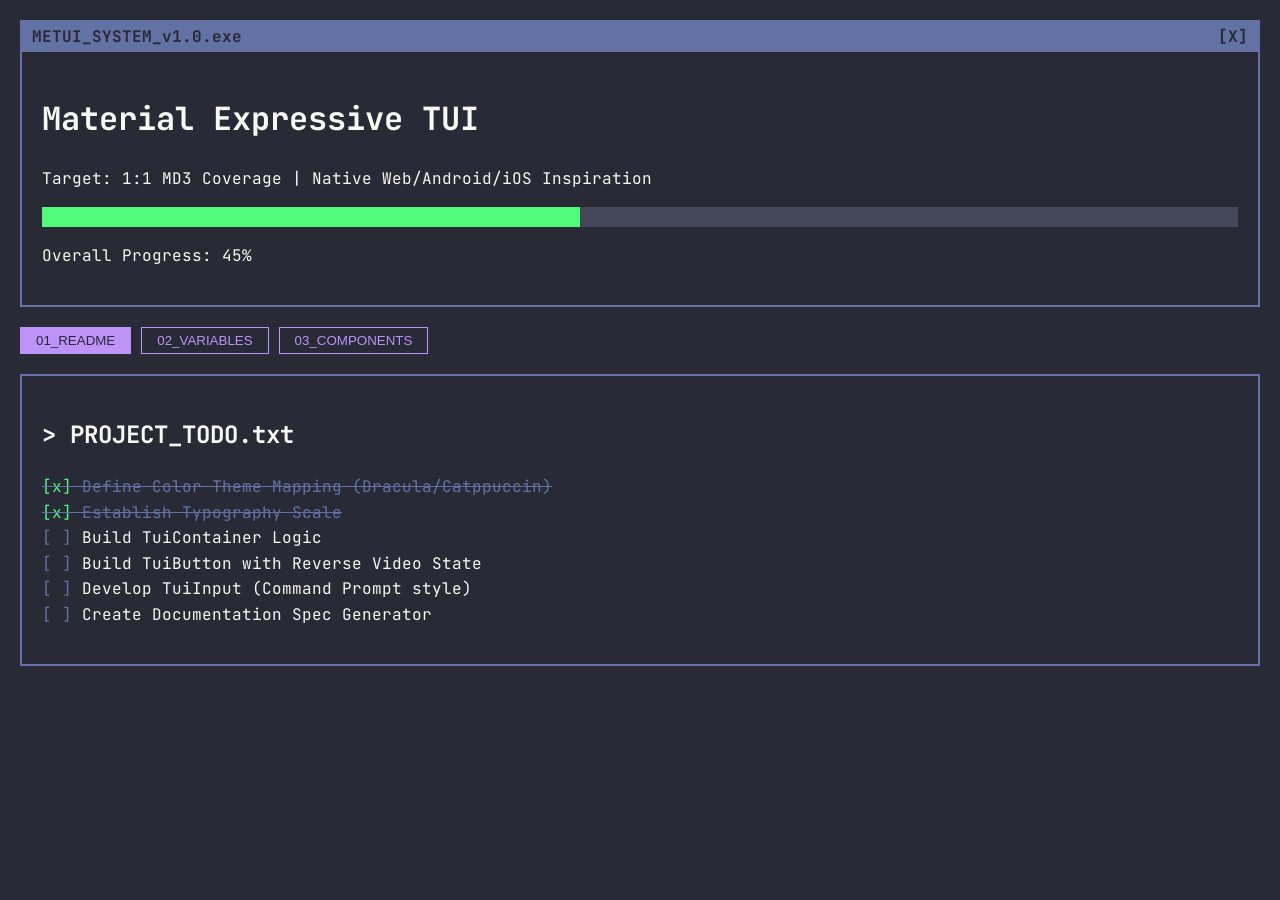
==== index.html @ b2d797c6 "Add initial HTML structure for METUI Project Hub" ====
<!DOCTYPE html>
<html lang="en">
<head>
    <meta charset="UTF-8">
    <meta name="viewport" content="width=device-width, initial-scale=1.0">
    <title>METUI Project Hub</title>
    <link href="https://fonts.googleapis.com/css2?family=JetBrains+Mono:wght@400;700&display=swap" rel="stylesheet">
    <style>
        :root {
            /* Dracula Theme Variables */
            --bg: #282a36;
            --curr: #44475a;
            --fg: #f8f8f2;
            --comment: #6272a4;
            --cyan: #8be9fd;
            --green: #50fa7b;
            --orange: #ffb86c;
            --pink: #ff79c6;
            --purple: #bd93f9;
            --red: #ff5555;
            --yellow: #f1fa8c;
        }

        body {
            background-color: var(--bg);
            color: var(--fg);
            font-family: 'JetBrains Mono', monospace;
            margin: 0;
            padding: 20px;
            line-height: 1.6;
        }

        /* TUI Container Style */
        .window {
            border: 2px solid var(--comment);
            padding: 0;
            margin-bottom: 20px;
            position: relative;
        }

        .window-header {
            background: var(--comment);
            color: var(--bg);
            padding: 2px 10px;
            font-weight: bold;
            display: flex;
            justify-content: space-between;
        }

        .content { padding: 20px; }

        /* Navigation Tabs */
        nav {
            display: flex;
            gap: 10px;
            margin-bottom: 20px;
        }

        .nav-btn {
            background: transparent;
            border: 1px solid var(--purple);
            color: var(--purple);
            padding: 5px 15px;
            cursor: pointer;
            text-transform: uppercase;
        }

        .nav-btn:hover, .nav-btn.active {
            background: var(--purple);
            color: var(--bg);
        }

        /* Progress Bar */
        .progress-container {
            width: 100%;
            background: var(--curr);
            height: 20px;
            margin: 10px 0;
        }

        .progress-bar {
            height: 100%;
            background: var(--green);
            width: 45%; /* Current Progress */
        }

        /* Todo List Styles */
        ul { list-style: none; padding: 0; }
        li::before { content: "[ ] "; color: var(--comment); }
        li.done::before { content: "[x] "; color: var(--green); }
        li.done { color: var(--comment); text-decoration: line-through; }

        .sub-page { display: none; }
        .sub-page.active { display: block; }
    </style>
</head>
<body>

    <div class="window">
        <div class="window-header">
            <span>METUI_SYSTEM_v1.0.exe</span>
            <span>[X]</span>
        </div>
        <div class="content">
            <h1>Material Expressive TUI</h1>
            <p>Target: 1:1 MD3 Coverage | Native Web/Android/iOS Inspiration</p>
            
            <div class="progress-container">
                <div class="progress-bar"></div>
            </div>
            <p>Overall Progress: 45%</p>
        </div>
    </div>

    <nav>
        <button class="nav-btn active" onclick="showPage('readme')">01_README</button>
        <button class="nav-btn" onclick="showPage('variables')">02_VARIABLES</button>
        <button class="nav-btn" onclick="showPage('components')">03_COMPONENTS</button>
    </nav>

    <div id="readme" class="sub-page active">
        <div class="window">
            <div class="content">
                <h2>> PROJECT_TODO.txt</h2>
                <ul>
                    <li class="done">Define Color Theme Mapping (Dracula/Catppuccin)</li>
                    <li class="done">Establish Typography Scale</li>
                    <li>Build TuiContainer Logic</li>
                    <li>Build TuiButton with Reverse Video State</li>
                    <li>Develop TuiInput (Command Prompt style)</li>
                    <li>Create Documentation Spec Generator</li>
                </ul>
            </div>
        </div>
    </div>

    <div id="variables" class="sub-page">
        <div class="window">
            <div class="content">
                <h2>> DESIGN_TOKENS.md</h2>
                <table style="width:100%; text-align:left; border-collapse: collapse;">
                    <tr style="border-bottom: 1px solid var(--comment);">
                        <th>MD3 ROLE</th>
                        <th>HEX CODE</th>
                        <th>TUI ROLE</th>
                    </tr>
                    <tr><td>Primary</td><td style="color:var(--purple)">#BD93F9</td><td>Highlights</td></tr>
                    <tr><td>Surface</td><td style="color:var(--comment)">#282A36</td><td>Background</td></tr>
                    <tr><td>Outline</td><td style="color:var(--cyan)">#8BE9FD</td><td>Borders</td></tr>
                </table>
            </div>
        </div>
    </div>

    <div id="components" class="sub-page">
        <div class="window">
            <div class="content">
                <h2>> COMPONENT_LIBRARY</h2>
                <p>Select a component to view MD3 Expressive Specs.</p>
                <div style="border: 1px dashed var(--comment); padding: 10px;">
                    <h3>TuiButton (In Progress)</h3>
                    <p>State: <strong>BETA</strong></p>
                    <button class="nav-btn" style="margin-top:10px;">EXAMPLE_BUTTON</button>
                </div>
            </div>
        </div>
    </div>

    <script>
        function showPage(id) {
            document.querySelectorAll('.sub-page').forEach(p => p.classList.remove('active'));
            document.querySelectorAll('.nav-btn').forEach(b => b.classList.remove('active'));
            document.getElementById(id).classList.add('active');
            event.currentTarget.classList.add('active');
        }
    </script>
</body>
</html>
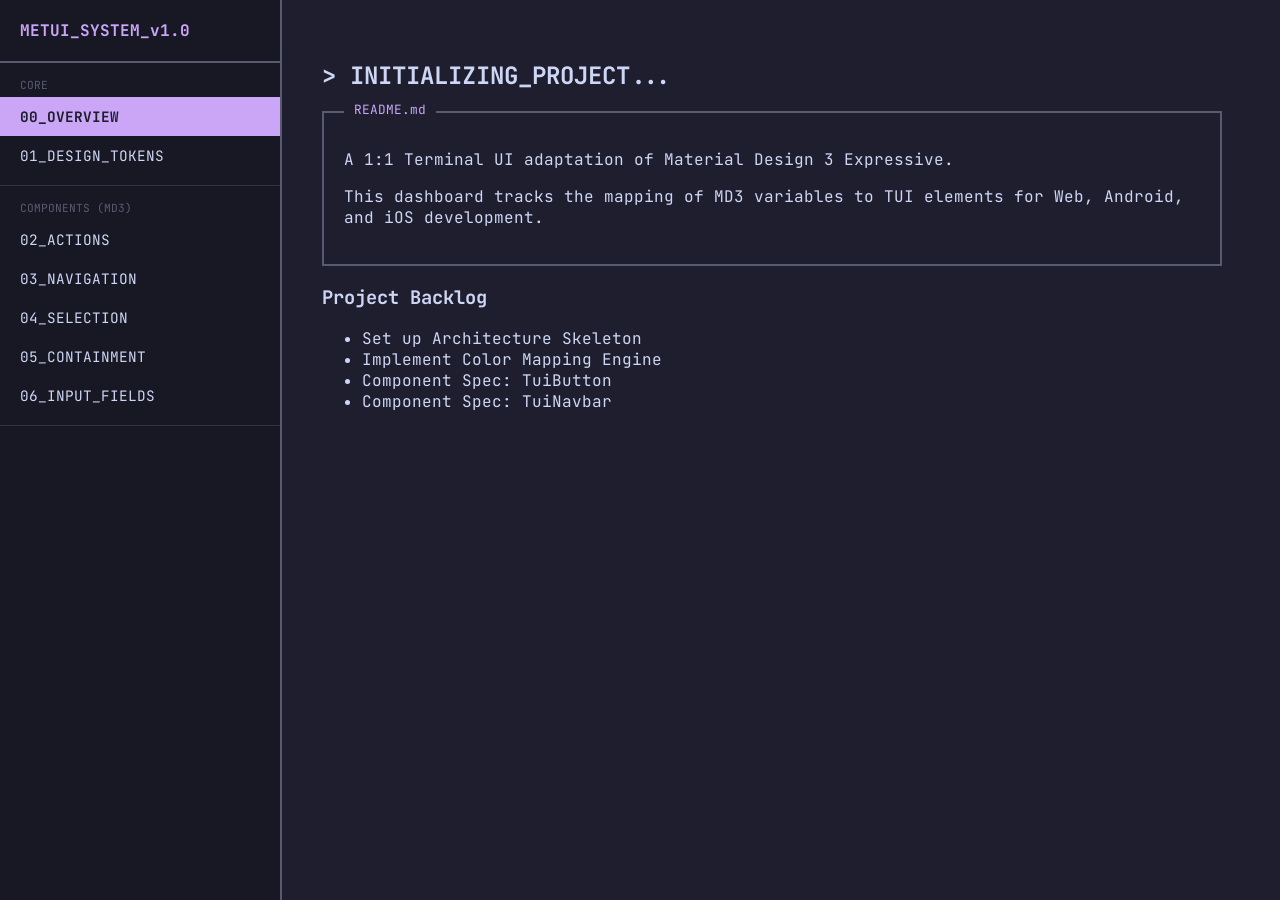
==== commit fafaadff: "Update index.html" ====
--- a/index.html
+++ b/index.html
@@ -2,176 +2,136 @@
 <html lang="en">
 <head>
     <meta charset="UTF-8">
-    <meta name="viewport" content="width=device-width, initial-scale=1.0">
-    <title>METUI Project Hub</title>
+    <title>METUI | MD3 Expressive TUI Library</title>
     <link href="https://fonts.googleapis.com/css2?family=JetBrains+Mono:wght@400;700&display=swap" rel="stylesheet">
     <style>
         :root {
-            /* Dracula Theme Variables */
-            --bg: #282a36;
-            --curr: #44475a;
-            --fg: #f8f8f2;
-            --comment: #6272a4;
-            --cyan: #8be9fd;
-            --green: #50fa7b;
-            --orange: #ffb86c;
-            --pink: #ff79c6;
-            --purple: #bd93f9;
-            --red: #ff5555;
-            --yellow: #f1fa8c;
+            --bg: #1e1e2e; --curr: #313244; --fg: #cdd6f4;
+            --comment: #585b70; --purple: #cba6f7; --cyan: #89dceb;
+            --green: #a6e3a1; --red: #f38ba8; --yellow: #f9e2af;
         }
+        body {
+            background: var(--bg); color: var(--fg);
+            font-family: 'JetBrains Mono', monospace;
+            display: flex; height: 100vh; margin: 0; overflow: hidden;
+        }
+        /* Sidebar Navigation */
+        aside {
+            width: 280px; border-right: 2px solid var(--comment);
+            display: flex; flex-direction: column; background: #181825;
+        }
+        .logo { padding: 20px; border-bottom: 2px solid var(--comment); color: var(--purple); font-weight: bold; }
+        .nav-group { padding: 10px 0; border-bottom: 1px solid var(--curr); }
+        .nav-label { padding: 5px 20px; font-size: 0.7rem; color: var(--comment); text-transform: uppercase; }
+        .nav-item { 
+            padding: 10px 20px; cursor: pointer; transition: 0.2s; font-size: 0.9rem;
+        }
+        .nav-item:hover { background: var(--curr); color: var(--cyan); }
+        .nav-item.active { background: var(--purple); color: var(--bg); font-weight: bold; }
 
-        body {
-            background-color: var(--bg);
-            color: var(--fg);
-            font-family: 'JetBrains Mono', monospace;
-            margin: 0;
-            padding: 20px;
-            line-height: 1.6;
-        }
+        /* Main Content Area */
+        main { flex: 1; overflow-y: auto; padding: 40px; }
+        .view { display: none; max-width: 900px; }
+        .view.active { display: block; }
 
-        /* TUI Container Style */
-        .window {
-            border: 2px solid var(--comment);
-            padding: 0;
-            margin-bottom: 20px;
-            position: relative;
-        }
-
-        .window-header {
-            background: var(--comment);
-            color: var(--bg);
-            padding: 2px 10px;
-            font-weight: bold;
-            display: flex;
-            justify-content: space-between;
-        }
-
-        .content { padding: 20px; }
-
-        /* Navigation Tabs */
-        nav {
-            display: flex;
-            gap: 10px;
-            margin-bottom: 20px;
-        }
-
-        .nav-btn {
-            background: transparent;
-            border: 1px solid var(--purple);
-            color: var(--purple);
-            padding: 5px 15px;
-            cursor: pointer;
-            text-transform: uppercase;
-        }
-
-        .nav-btn:hover, .nav-btn.active {
-            background: var(--purple);
-            color: var(--bg);
-        }
-
-        /* Progress Bar */
-        .progress-container {
-            width: 100%;
-            background: var(--curr);
-            height: 20px;
-            margin: 10px 0;
-        }
-
-        .progress-bar {
-            height: 100%;
-            background: var(--green);
-            width: 45%; /* Current Progress */
-        }
-
-        /* Todo List Styles */
-        ul { list-style: none; padding: 0; }
-        li::before { content: "[ ] "; color: var(--comment); }
-        li.done::before { content: "[x] "; color: var(--green); }
-        li.done { color: var(--comment); text-decoration: line-through; }
-
-        .sub-page { display: none; }
-        .sub-page.active { display: block; }
+        /* TUI Components Styles */
+        .box { border: 2px solid var(--comment); padding: 20px; position: relative; margin-top: 20px; }
+        .box-title { position: absolute; top: -12px; left: 20px; background: var(--bg); padding: 0 10px; color: var(--purple); font-size: 0.8rem; }
+        
+        table { width: 100%; border-collapse: collapse; margin-top: 20px; }
+        th { text-align: left; color: var(--comment); border-bottom: 2px solid var(--comment); padding: 10px; }
+        td { padding: 10px; border-bottom: 1px solid var(--curr); }
+        
+        .badge { padding: 2px 8px; font-size: 0.7rem; border: 1px solid; border-radius: 4px; }
+        .badge-todo { border-color: var(--red); color: var(--red); }
+        .badge-done { border-color: var(--green); color: var(--green); }
     </style>
 </head>
 <body>
 
-    <div class="window">
-        <div class="window-header">
-            <span>METUI_SYSTEM_v1.0.exe</span>
-            <span>[X]</span>
+    <aside>
+        <div class="logo">METUI_SYSTEM_v1.0</div>
+        
+        <div class="nav-group">
+            <div class="nav-label">Core</div>
+            <div class="nav-item active" onclick="route('home')">00_OVERVIEW</div>
+            <div class="nav-item" onclick="route('tokens')">01_DESIGN_TOKENS</div>
         </div>
-        <div class="content">
-            <h1>Material Expressive TUI</h1>
-            <p>Target: 1:1 MD3 Coverage | Native Web/Android/iOS Inspiration</p>
-            
-            <div class="progress-container">
-                <div class="progress-bar"></div>
+
+        <div class="nav-group">
+            <div class="nav-label">Components (MD3)</div>
+            <div class="nav-item" onclick="route('actions')">02_ACTIONS</div>
+            <div class="nav-item" onclick="route('navigation')">03_NAVIGATION</div>
+            <div class="nav-item" onclick="route('selection')">04_SELECTION</div>
+            <div class="nav-item" onclick="route('containment')">05_CONTAINMENT</div>
+            <div class="nav-item" onclick="route('inputs')">06_INPUT_FIELDS</div>
+        </div>
+    </aside>
+
+    <main id="content-anchor">
+        <section id="home" class="view active">
+            <h1>> INITIALIZING_PROJECT...</h1>
+            <div class="box">
+                <span class="box-title">README.md</span>
+                <p>A 1:1 Terminal UI adaptation of Material Design 3 Expressive.</p>
+                <p>This dashboard tracks the mapping of MD3 variables to TUI elements for Web, Android, and iOS development.</p>
             </div>
-            <p>Overall Progress: 45%</p>
-        </div>
-    </div>
+            <h3>Project Backlog</h3>
+            <ul>
+                <li class="done">Set up Architecture Skeleton</li>
+                <li>Implement Color Mapping Engine</li>
+                <li>Component Spec: TuiButton</li>
+                <li>Component Spec: TuiNavbar</li>
+            </ul>
+        </section>
 
-    <nav>
-        <button class="nav-btn active" onclick="showPage('readme')">01_README</button>
-        <button class="nav-btn" onclick="showPage('variables')">02_VARIABLES</button>
-        <button class="nav-btn" onclick="showPage('components')">03_COMPONENTS</button>
-    </nav>
-
-    <div id="readme" class="sub-page active">
-        <div class="window">
-            <div class="content">
-                <h2>> PROJECT_TODO.txt</h2>
-                <ul>
-                    <li class="done">Define Color Theme Mapping (Dracula/Catppuccin)</li>
-                    <li class="done">Establish Typography Scale</li>
-                    <li>Build TuiContainer Logic</li>
-                    <li>Build TuiButton with Reverse Video State</li>
-                    <li>Develop TuiInput (Command Prompt style)</li>
-                    <li>Create Documentation Spec Generator</li>
-                </ul>
-            </div>
-        </div>
-    </div>
-
-    <div id="variables" class="sub-page">
-        <div class="window">
-            <div class="content">
-                <h2>> DESIGN_TOKENS.md</h2>
-                <table style="width:100%; text-align:left; border-collapse: collapse;">
-                    <tr style="border-bottom: 1px solid var(--comment);">
-                        <th>MD3 ROLE</th>
-                        <th>HEX CODE</th>
-                        <th>TUI ROLE</th>
-                    </tr>
-                    <tr><td>Primary</td><td style="color:var(--purple)">#BD93F9</td><td>Highlights</td></tr>
-                    <tr><td>Surface</td><td style="color:var(--comment)">#282A36</td><td>Background</td></tr>
-                    <tr><td>Outline</td><td style="color:var(--cyan)">#8BE9FD</td><td>Borders</td></tr>
+        <section id="tokens" class="view">
+            <h1>> DESIGN_TOKENS</h1>
+            <div class="box">
+                <span class="box-title">VARIABLE_MAP.csv</span>
+                <table>
+                    <thead><tr><th>ROLE</th><th>CATPPUCCIN</th><th>DRACULA</th><th>STATUS</th></tr></thead>
+                    <tbody>
+                        <tr><td>Primary</td><td>#CBA6F7</td><td>#BD93F9</td><td><span class="badge badge-done">MAPPED</span></td></tr>
+                        <tr><td>Surface</td><td>#1E1E2E</td><td>#282A36</td><td><span class="badge badge-done">MAPPED</span></td></tr>
+                        <tr><td>Error</td><td>#F38BA8</td><td>#FF5555</td><td><span class="badge badge-todo">PENDING</span></td></tr>
+                    </tbody>
                 </table>
             </div>
-        </div>
-    </div>
+        </section>
 
-    <div id="components" class="sub-page">
-        <div class="window">
-            <div class="content">
-                <h2>> COMPONENT_LIBRARY</h2>
-                <p>Select a component to view MD3 Expressive Specs.</p>
-                <div style="border: 1px dashed var(--comment); padding: 10px;">
-                    <h3>TuiButton (In Progress)</h3>
-                    <p>State: <strong>BETA</strong></p>
-                    <button class="nav-btn" style="margin-top:10px;">EXAMPLE_BUTTON</button>
-                </div>
+        <section id="actions" class="view">
+            <h1>> COMPONENT_GROUP: ACTIONS</h1>
+            <p>MD3 Expressive: Buttons, FABs, Icon Buttons.</p>
+            <div class="box">
+                <span class="box-title">TuiButton_Spec</span>
+                <p>Status: <span class="badge badge-todo">NOT_STARTED</span></p>
             </div>
-        </div>
-    </div>
+        </section>
+
+        <section id="navigation" class="view">
+            <h1>> COMPONENT_GROUP: NAVIGATION</h1>
+            <p>MD3 Expressive: Nav Bar, Nav Rail, Tabs.</p>
+            <div class="box">
+                <span class="box-title">TuiNav_Spec</span>
+                <p>Status: <span class="badge badge-todo">NOT_STARTED</span></p>
+            </div>
+        </section>
+
+        <section id="selection" class="view"><h1>> SELECTION_CONTROLS</h1></section>
+        <section id="containment" class="view"><h1>> CONTAINMENT</h1></section>
+        <section id="inputs" class="view"><h1>> INPUT_FIELDS</h1></section>
+    </main>
 
     <script>
-        function showPage(id) {
-            document.querySelectorAll('.sub-page').forEach(p => p.classList.remove('active'));
-            document.querySelectorAll('.nav-btn').forEach(b => b.classList.remove('active'));
+        function route(id) {
+            // Update Navigation UI
+            document.querySelectorAll('.nav-item').forEach(item => item.classList.remove('active'));
+            event.currentTarget.classList.add('active');
+
+            // Switch Views
+            document.querySelectorAll('.view').forEach(view => view.classList.remove('active'));
             document.getElementById(id).classList.add('active');
-            event.currentTarget.classList.add('active');
         }
     </script>
 </body>
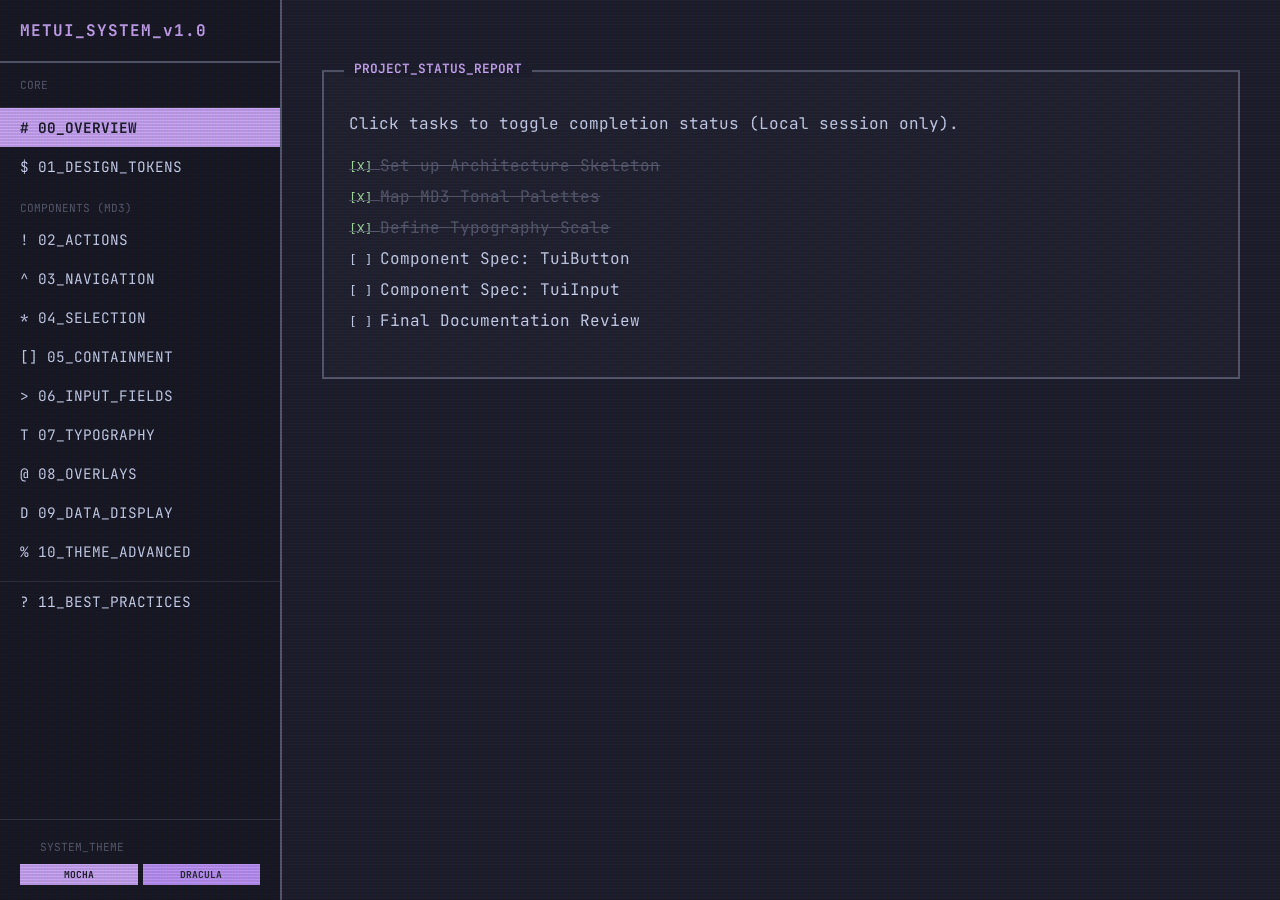
==== commit 42c0f9c0: "Update index.html" ====
--- a/index.html
+++ b/index.html
@@ -6,45 +6,130 @@
     <link href="https://fonts.googleapis.com/css2?family=JetBrains+Mono:wght@400;700&display=swap" rel="stylesheet">
     <style>
         :root {
-            --bg: #1e1e2e; --curr: #313244; --fg: #cdd6f4;
-            --comment: #585b70; --purple: #cba6f7; --cyan: #89dceb;
-            --green: #a6e3a1; --red: #f38ba8; --yellow: #f9e2af;
-        }
+            /* Catppuccin Mocha Based Palette */
+            --bg: #1e1e2e;
+            --curr: #313244;
+            --fg: #cdd6f4;
+            --comment: #585b70;
+            --purple: #cba6f7;
+            --cyan: #89dceb;
+            --green: #a6e3a1;
+            --red: #f38ba8;
+            --yellow: #f9e2af;
+        }
+/* --- 08_MOTION_TOKENS --- */
+:root {
+    --ms-fast: 100ms;
+    --ms-standard: 200ms;
+    --ease-steppy: cubic-bezier(0.4, 0, 0.2, 1);
+}
+
+/* Phosphor Glow Effect for High-Emphasis Elements */
+.glow-focus:hover, .glow-focus:focus-within {
+    box-shadow: 0 0 12px var(--purple);
+    transition: box-shadow var(--ms-standard) var(--ease-steppy);
+}
+
+/* Mechanical Stepping for Progress/Movement */
+.step-transition {
+    transition: all var(--ms-standard) steps(4);
+}
+
+/* Active Heartbeat for FAB/Primary Actions */
+@keyframes pulse {
+    0% { opacity: 1; }
+    50% { opacity: 0.7; }
+    100% { opacity: 1; }
+}
+.pulse { animation: pulse 2s infinite ease-in-out; }
         body {
-            background: var(--bg); color: var(--fg);
+            background: var(--bg);
+            color: var(--fg);
             font-family: 'JetBrains Mono', monospace;
-            display: flex; height: 100vh; margin: 0; overflow: hidden;
-        }
+            display: flex;
+            height: 100vh;
+            margin: 0;
+            overflow: hidden;
+        }
+
+        /* Scanline Overlay */
+        body::after {
+            content: "";
+            position: fixed;
+            top: 0; left: 0;
+            width: 100vw; height: 100vh;
+            background: linear-gradient(rgba(18, 16, 16, 0) 50%, rgba(0, 0, 0, 0.1) 50%), 
+                        linear-gradient(90deg, rgba(255, 0, 0, 0.03), rgba(0, 255, 0, 0.01), rgba(0, 0, 255, 0.03));
+            background-size: 100% 3px, 3px 100%;
+            pointer-events: none;
+            z-index: 9999;
+        }
+
         /* Sidebar Navigation */
         aside {
-            width: 280px; border-right: 2px solid var(--comment);
-            display: flex; flex-direction: column; background: #181825;
-        }
-        .logo { padding: 20px; border-bottom: 2px solid var(--comment); color: var(--purple); font-weight: bold; }
+            width: 280px;
+            border-right: 2px solid var(--comment);
+            display: flex;
+            flex-direction: column;
+            background: #181825;
+            transition: width 0.3s ease;
+        }
+
+        /* MD3 Compact Rail Logic */
+        @media (max-width: 800px) {
+            aside { width: 70px; }
+            .logo, .nav-label, .nav-item span { display: none; }
+            .nav-item { text-align: center; font-size: 1.2rem; }
+        }
+
+        .logo { padding: 20px; border-bottom: 2px solid var(--comment); color: var(--purple); font-weight: bold; letter-spacing: 1px; }
         .nav-group { padding: 10px 0; border-bottom: 1px solid var(--curr); }
         .nav-label { padding: 5px 20px; font-size: 0.7rem; color: var(--comment); text-transform: uppercase; }
-        .nav-item { 
-            padding: 10px 20px; cursor: pointer; transition: 0.2s; font-size: 0.9rem;
-        }
+        
+        .nav-item { padding: 10px 20px; cursor: pointer; transition: 0.2s; font-size: 0.9rem; color: var(--fg); }
         .nav-item:hover { background: var(--curr); color: var(--cyan); }
         .nav-item.active { background: var(--purple); color: var(--bg); font-weight: bold; }
 
         /* Main Content Area */
-        main { flex: 1; overflow-y: auto; padding: 40px; }
-        .view { display: none; max-width: 900px; }
+        main { flex: 1; overflow-y: auto; padding: 40px; scroll-behavior: smooth; }
+        .view { display: none; animation: fadeIn 0.3s ease-in-out; }
         .view.active { display: block; }
 
+        /* The Adaptive Grid */
+        .adaptive-container {
+            display: grid;
+            grid-template-columns: repeat(auto-fit, minmax(350px, 1fr));
+            gap: 30px;
+            max-width: 1200px;
+        }
+
+        .full-width { grid-column: 1 / -1; }
+
+        @keyframes fadeIn { from { opacity: 0; transform: translateY(10px); } to { opacity: 1; transform: translateY(0); } }
+
         /* TUI Components Styles */
-        .box { border: 2px solid var(--comment); padding: 20px; position: relative; margin-top: 20px; }
-        .box-title { position: absolute; top: -12px; left: 20px; background: var(--bg); padding: 0 10px; color: var(--purple); font-size: 0.8rem; }
+        .box { border: 2px solid var(--comment); padding: 25px; position: relative; margin-top: 30px; background: rgba(255,255,255,0.02); }
+        .box-title { position: absolute; top: -12px; left: 20px; background: var(--bg); padding: 0 10px; color: var(--purple); font-size: 0.8rem; font-weight: bold; }
         
-        table { width: 100%; border-collapse: collapse; margin-top: 20px; }
-        th { text-align: left; color: var(--comment); border-bottom: 2px solid var(--comment); padding: 10px; }
-        td { padding: 10px; border-bottom: 1px solid var(--curr); }
+        table { width: 100%; border-collapse: collapse; margin-top: 20px; font-size: 0.9rem; }
+        th { text-align: left; color: var(--comment); border-bottom: 2px solid var(--comment); padding: 10px; text-transform: uppercase; font-size: 0.7rem; }
+        td { padding: 12px 10px; border-bottom: 1px solid var(--curr); }
         
-        .badge { padding: 2px 8px; font-size: 0.7rem; border: 1px solid; border-radius: 4px; }
-        .badge-todo { border-color: var(--red); color: var(--red); }
-        .badge-done { border-color: var(--green); color: var(--green); }
+        .badge { padding: 2px 8px; font-size: 0.7rem; border: 1px solid; border-radius: 2px; text-transform: uppercase; }
+
+        /* Cursor Animation */
+        @keyframes blink { 0%, 100% { opacity: 1; } 50% { opacity: 0; } }
+        .cursor { display: inline-block; width: 10px; height: 1.2em; background: var(--purple); vertical-align: middle; animation: blink 1s infinite; }
+
+        code { color: var(--yellow); background: var(--curr); padding: 2px 4px; }
+
+        /* ToDo List States */
+        #master-todo { list-style: none; padding: 0; }
+        #master-todo li { cursor: pointer; padding: 5px 0; transition: 0.2s; }
+        #master-todo li:hover { color: var(--cyan); }
+        #master-todo li::before { content: "[ ] "; font-family: monospace; }
+        #master-todo li.done { color: var(--comment); text-decoration: line-through; }
+        #master-todo li.done::before { content: "[X] "; color: var(--green); }
     </style>
 </head>
 <body>
@@ -53,85 +138,510 @@
         <div class="logo">METUI_SYSTEM_v1.0</div>
         
         <div class="nav-group">
-            <div class="nav-label">Core</div>
-            <div class="nav-item active" onclick="route('home')">00_OVERVIEW</div>
-            <div class="nav-item" onclick="route('tokens')">01_DESIGN_TOKENS</div>
+            <div class="nav-label">Core</div></div>
+            <div id="nav-home" class="nav-item active" onclick="route('home')"># <span>00_OVERVIEW</span></div>
+            <div id="nav-tokens" class="nav-item" onclick="route('tokens')">$ <span>01_DESIGN_TOKENS</span></div>
         </div>
 
         <div class="nav-group">
             <div class="nav-label">Components (MD3)</div>
-            <div class="nav-item" onclick="route('actions')">02_ACTIONS</div>
-            <div class="nav-item" onclick="route('navigation')">03_NAVIGATION</div>
-            <div class="nav-item" onclick="route('selection')">04_SELECTION</div>
-            <div class="nav-item" onclick="route('containment')">05_CONTAINMENT</div>
-            <div class="nav-item" onclick="route('inputs')">06_INPUT_FIELDS</div>
+            <div id="nav-actions" class="nav-item" onclick="route('actions')">! <span>02_ACTIONS</span></div>
+            <div id="nav-navigation" class="nav-item" onclick="route('navigation')">^ <span>03_NAVIGATION</span></div>
+            <div id="nav-selection" class="nav-item" onclick="route('selection')">* <span>04_SELECTION</span></div>
+            <div id="nav-containment" class="nav-item" onclick="route('containment')">[] <span>05_CONTAINMENT</span></div>
+            <div id="nav-inputs" class="nav-item" onclick="route('inputs')">> <span>06_INPUT_FIELDS</span></div>
+            <div id="nav-typography" class="nav-item" onclick="route('typography')">T <span>07_TYPOGRAPHY</span></div>
+<div id="nav-overlays" class="nav-item" onclick="route('overlays')">@ <span>08_OVERLAYS</span></div>
+<div id="nav-data" class="nav-item" onclick="route('data')">D <span>09_DATA_DISPLAY</span></div>
+<div id="nav-theme-advanced" class="nav-item" onclick="route('theme-advanced')">% <span>10_THEME_ADVANCED</span></div></div>
+<div id="nav-best-practices" class="nav-item" onclick="route('best-practices')">? <span>11_BEST_PRACTICES</span></div>
+        </div>
+
+        <div style="padding: 15px 20px; border-top: 1px solid var(--curr); margin-top: auto;">
+            <div class="nav-label">System_Theme</div>
+            <div style="display: flex; gap: 5px; margin-top: 5px;">
+                <button onclick="setTheme('mocha')" style="flex: 1; background: #cba6f7; color: #1e1e2e; border: none; font-family: inherit; font-size: 0.6rem; cursor: pointer; padding: 4px; font-weight: bold;">MOCHA</button>
+                <button onclick="setTheme('dracula')" style="flex: 1; background: #bd93f9; color: #282a36; border: none; font-family: inherit; font-size: 0.6rem; cursor: pointer; padding: 4px; font-weight: bold;">DRACULA</button>
+            </div>
         </div>
     </aside>
 
     <main id="content-anchor">
+        
         <section id="home" class="view active">
-            <h1>> INITIALIZING_PROJECT...</h1>
-            <div class="box">
-                <span class="box-title">README.md</span>
-                <p>A 1:1 Terminal UI adaptation of Material Design 3 Expressive.</p>
-                <p>This dashboard tracks the mapping of MD3 variables to TUI elements for Web, Android, and iOS development.</p>
-            </div>
-            <h3>Project Backlog</h3>
-            <ul>
-                <li class="done">Set up Architecture Skeleton</li>
-                <li>Implement Color Mapping Engine</li>
-                <li>Component Spec: TuiButton</li>
-                <li>Component Spec: TuiNavbar</li>
-            </ul>
+            <div class="adaptive-container">
+                <div class="box full-width">
+                    <span class="box-title">PROJECT_STATUS_REPORT</span>
+                    <p>Click tasks to toggle completion status (Local session only).</p>
+                    <ul id="master-todo">
+                        <li onclick="this.classList.toggle('done')" class="done">Set up Architecture Skeleton</li>
+                        <li onclick="this.classList.toggle('done')" class="done">Map MD3 Tonal Palettes</li>
+                        <li onclick="this.classList.toggle('done')" class="done">Define Typography Scale</li>
+                        <li onclick="this.classList.toggle('done')">Component Spec: TuiButton</li>
+                        <li onclick="this.classList.toggle('done')">Component Spec: TuiInput</li>
+                        <li onclick="this.classList.toggle('done')">Final Documentation Review</li>
+                    </ul>
+                </div>
+            </div>
         </section>
 
         <section id="tokens" class="view">
-            <h1>> DESIGN_TOKENS</h1>
-            <div class="box">
-                <span class="box-title">VARIABLE_MAP.csv</span>
-                <table>
-                    <thead><tr><th>ROLE</th><th>CATPPUCCIN</th><th>DRACULA</th><th>STATUS</th></tr></thead>
-                    <tbody>
-                        <tr><td>Primary</td><td>#CBA6F7</td><td>#BD93F9</td><td><span class="badge badge-done">MAPPED</span></td></tr>
-                        <tr><td>Surface</td><td>#1E1E2E</td><td>#282A36</td><td><span class="badge badge-done">MAPPED</span></td></tr>
-                        <tr><td>Error</td><td>#F38BA8</td><td>#FF5555</td><td><span class="badge badge-todo">PENDING</span></td></tr>
-                    </tbody>
-                </table>
+            <h1>> DESIGN_TOKENS_MAPPING</h1>
+            <div class="adaptive-container">
+                <div class="box full-width">
+                    <span class="box-title">01.1_COLOR_ROLES</span>
+                    <table>
+                        <thead>
+                            <tr><th>MD3 ROLE</th><th>TUI FUNCTION</th><th>CATPPUCCIN</th><th>DRACULA</th></tr>
+                        </thead>
+                        <tbody>
+                            <tr><td>Primary</td><td>Focus/Prompts</td><td style="color:var(--purple)">#cba6f7</td><td style="color:var(--purple)">#bd93f9</td></tr>
+                            <tr><td>Surface</td><td>Background</td><td style="color:var(--comment)">#1e1e2e</td><td style="color:var(--comment)">#282a36</td></tr>
+                            <tr><td>Outline</td><td>Borders</td><td style="color:var(--comment)">#585b70</td><td style="color:var(--comment)">#6272a4</td></tr>
+                        </tbody>
+                    </table>
+                </div>
+
+                <div class="box">
+                    <span class="box-title">01.2_ELEVATION_SYSTEM</span>
+                    <div style="display: flex; gap: 20px; margin-top: 10px;">
+                        <div style="border: 1px solid var(--comment); padding: 10px; font-size: 0.8rem;">Flat (Surface)</div>
+                        <div style="border: 1px solid var(--purple); padding: 10px; font-size: 0.8rem; box-shadow: 4px 4px 0 var(--curr);">Block Shadow</div>
+                        <div style="border: 2px double var(--cyan); padding: 10px; font-size: 0.8rem;">Focused</div>
+                    </div>
+                </div>
             </div>
         </section>
 
         <section id="actions" class="view">
             <h1>> COMPONENT_GROUP: ACTIONS</h1>
-            <p>MD3 Expressive: Buttons, FABs, Icon Buttons.</p>
-            <div class="box">
-                <span class="box-title">TuiButton_Spec</span>
-                <p>Status: <span class="badge badge-todo">NOT_STARTED</span></p>
+            <p>MD3 Expressive: High-emphasis triggers and floating action points.</p>
+            <div class="adaptive-container">
+                <div class="box full-width">
+                    <span class="box-title">02.1_TUI_BUTTON_SPEC</span>
+                    <div style="display: flex; gap: 30px; align-items: center; margin-bottom: 25px; flex-wrap: wrap;">
+                        <div>
+                            <div style="border: 1px solid var(--purple); color: var(--purple); padding: 10px 20px; display: inline-block; cursor: pointer; text-transform: uppercase; font-weight: bold;">[ SUBMIT_COMMAND ]</div>
+                            <p style="font-size: 0.7rem; color: var(--comment); margin-top: 10px;">STATE: NORMAL (Outlined)</p>
+                        </div>
+                        <div>
+                            <div style="background: var(--purple); color: var(--bg); padding: 10px 20px; display: inline-block; cursor: pointer; text-transform: uppercase; font-weight: bold;">█ EXECUTE_RUN █</div>
+                            <p style="font-size: 0.7rem; color: var(--comment); margin-top: 10px;">STATE: PRESSED (Inverted/Filled)</p>
+                        </div>
+                    </div>
+                    <table>
+                        <thead>
+                            <tr><th>MD3 VARIANT</th><th>TUI EQUIVALENT</th><th>EXPRESSIVE INTERACTION</th></tr>
+                        </thead>
+                        <tbody>
+                            <tr><td><strong>Elevated</strong></td><td>Double Border <code>╔══╗</code></td><td>On focus, border shifts from <code>Comment</code> to <code>Primary</code> color.</td></tr>
+                            <tr><td><strong>Filled</strong></td><td>Reverse Video <code>█ █</code></td><td>Background and Text colors swap (Inversion) on tap/click.</td></tr>
+                            <tr><td><strong>Outlined</strong></td><td>Single Line <code>┌──┐</code></td><td>Standard system button. Uses 1px vector border.</td></tr>
+                            <tr><td><strong>Text</strong></td><td>Prefix <code>> LABEL</code></td><td>No border. Uses a blinking <code>_</code> or <code>></code> as the active cue.</td></tr>
+                        </tbody>
+                    </table>
+                </div>
+
+                <div class="box">
+                    <span class="box-title">02.2_FLOATING_ACTION_PROMPT (FAB)</span>
+                    <p>In METUI, this is a pinned block with a <strong>Block Shadow</strong> to simulate depth.</p>
+                    <div style="border: 2px solid var(--cyan); background: var(--bg); color: var(--cyan); padding: 15px; display: inline-block; font-weight: bold; box-shadow: 6px 6px 0 var(--curr);">+ NEW_ENTRY _</div>
+                </div>
+                <div class="glow-focus" style="border: 1px solid var(--purple); color: var(--purple); padding: 10px 20px; display: inline-block; cursor: pointer; transition: transform 0.1s steps(2);">
+    [ SUBMIT_COMMAND ]
+</div>
+
+<div class="pulse" style="border: 2px solid var(--cyan); background: var(--bg); color: var(--cyan); padding: 15px; display: inline-block; font-weight: bold; box-shadow: 6px 6px 0 var(--curr); cursor: pointer;">
+    + NEW_ENTRY _
+</div>
+
+
+
             </div>
         </section>
 
         <section id="navigation" class="view">
             <h1>> COMPONENT_GROUP: NAVIGATION</h1>
-            <p>MD3 Expressive: Nav Bar, Nav Rail, Tabs.</p>
-            <div class="box">
-                <span class="box-title">TuiNav_Spec</span>
-                <p>Status: <span class="badge badge-todo">NOT_STARTED</span></p>
-            </div>
-        </section>
-
-        <section id="selection" class="view"><h1>> SELECTION_CONTROLS</h1></section>
-        <section id="containment" class="view"><h1>> CONTAINMENT</h1></section>
-        <section id="inputs" class="view"><h1>> INPUT_FIELDS</h1></section>
+            <div class="adaptive-container">
+                <div class="box full-width">
+                    <span class="box-title">03.1_SYSTEM_NAV_BAR</span>
+                    <div style="background: var(--curr); padding: 10px 15px; display: flex; gap: 25px; font-size: 0.9rem; border-bottom: 2px solid var(--purple); align-items: center; flex-wrap: wrap;">
+                        <div style="color: var(--purple); font-weight: bold; border-bottom: 2px solid var(--purple); margin-bottom: -12px; padding-bottom: 10px;">[01] HOME</div>
+                        <div style="color: var(--comment); cursor: pointer;">[02] FILES</div>
+                        <div style="color: var(--comment); cursor: pointer;">[03] NETWORK</div>
+                        <div style="margin-left: auto; color: var(--yellow); font-size: 0.7rem; border: 1px solid var(--yellow); padding: 2px 5px;">STATUS: 0x00_READY</div>
+                    </div>
+                    <table>
+                        <thead>
+                            <tr><th>MD3 CONCEPT</th><th>TUI INTERPRETATION</th><th>EXPRESSIVE FEEDBACK</th></tr>
+                        </thead>
+                        <tbody>
+                            <tr><td><strong>Active Indicator</strong></td><td>Bracketed Index <code>[01]</code></td><td>The <code>Primary</code> color underline extends to the full width of the label.</td></tr>
+                            <tr><td><strong>Label Type</strong></td><td>Monospace Caps</td><td>Uses <code>JetBrains Mono Bold</code> for high-legibility system feel.</td></tr>
+                        </tbody>
+                    </table>
+                </div>
+
+                <div class="box">
+                    <span class="box-title">03.2_DIRECTORY_TRAIL</span>
+                    <div style="font-family: 'JetBrains Mono'; font-size: 1.1rem; color: var(--cyan); margin-bottom: 15px;">root / components / <span style="background: var(--cyan); color: var(--bg); padding: 0 8px;">navigation</span> /</div>
+                    <p style="font-size: 0.8rem; color: var(--comment);">Emulates a file system path. The active directory uses <strong>Reverse Video</strong>.</p>
+                </div>
+            </div>
+        </section>
+
+        <section id="selection" class="view">
+            <h1>> SELECTION_CONTROLS</h1>
+            <div class="adaptive-container">
+                <div class="box full-width">
+                    <span class="box-title">04.1_TUI_CHECKBOX</span>
+                    <div style="display: flex; flex-direction: column; gap: 12px; margin-bottom: 20px;">
+                        <div style="cursor: pointer;"><span style="color: var(--purple); font-weight: bold;">[X]</span> ENABLE_OS_LEVEL_ENCRYPTION</div>
+                        <div style="cursor: pointer;"><span style="color: var(--comment);">[ ]</span> ALLOW_UNTRUSTED_PACKAGES</div>
+                    </div>
+                    <table>
+                        <thead>
+                            <tr><th>MD3 PROPERTY</th><th>TUI INTERPRETATION</th><th>EXPRESSIVE ANIMATION</th></tr>
+                        </thead>
+                        <tbody>
+                            <tr><td>Selected</td><td><code>[X]</code> (Primary Color)</td><td>Character "pops" from space to X.</td></tr>
+                            <tr><td>Unselected</td><td><code>[ ]</code> (Comment Color)</td><td>Dimmed borders.</td></tr>
+                            <tr><td>Indeterminate</td><td><code>[-]</code> (Yellow)</td><td>Used for partial parent-child selection.</td></tr>
+                        </tbody>
+                    </table>
+                </div>
+
+                <div class="box">
+                    <span class="box-title">04.2_TUI_SWITCH (Toggle)</span>
+                    <div style="display: flex; align-items: center; gap: 15px; margin-top: 10px;">
+                        <div style="color: var(--green); border: 1px solid var(--green); padding: 2px 5px; display: flex; width: 50px; justify-content: flex-end;">
+                            <div style="background: var(--green); width: 20px; height: 15px;"></div>
+                        </div>
+                        <span>ON</span>
+                    </div>
+                    <p style="font-size: 0.8rem; color: var(--comment); margin-top: 15px;">*Switch uses <code>justify-content</code> for movement to maintain the "steppy" TUI feel.</p>
+                </div>
+            </div>
+        </section>
+
+        <section id="containment" class="view">
+            <h1>> CONTAINMENT_SYSTEM</h1>
+            <div class="adaptive-container">
+                <div class="box full-width">
+                    <span class="box-title">05.1_TUI_CARD_VARIANTS</span>
+                    <div style="display: grid; grid-template-columns: repeat(auto-fit, minmax(250px, 1fr)); gap: 20px;">
+                        <div style="border: 1px solid var(--purple); padding: 15px; box-shadow: 6px 6px 0 var(--curr);">
+                            <div style="color: var(--purple); font-size: 0.7rem; margin-bottom: 10px;">// ELEVATED_CARD</div>
+                            <p>High-priority info. Uses <strong>Block Shadows</strong> to simulate depth.</p>
+                        </div>
+                        <div style="border: 1px dashed var(--comment); padding: 15px;">
+                            <div style="color: var(--comment); font-size: 0.7rem; margin-bottom: 10px;">// OUTLINED_CARD</div>
+                            <p>Low-priority info. Uses <strong>Dashed Borders</strong> for subtle containment.</p>
+                        </div>
+                    </div>
+                </div>
+
+                <div class="box">
+                    <span class="box-title">05.2_MODAL_DIALOG</span>
+                    <div style="background: var(--curr); border: 2px solid var(--red); padding: 20px; text-align: center;">
+                        <h3 style="color: var(--red); margin-top: 0;">! SYSTEM_HALT !</h3>
+                        <p>Confirm deletion?</p>
+                        <button style="background: var(--red); border: none; padding: 5px 15px; font-family: inherit; font-weight: bold; cursor: pointer;">CONFIRM</button>
+                    </div>
+                </div>
+            </div>
+        </section>
+
+        <section id="inputs" class="view">
+            <h1>> INPUT_FIELDS</h1>
+            <div class="adaptive-container">
+                <div class="box full-width">
+                    <span class="box-title">06.1_THE_PROMPT_SPEC</span>
+                    <div style="margin-bottom: 25px; background: rgba(0,0,0,0.2); padding: 20px; border-left: 3px solid var(--purple);">
+                        <div style="color: var(--green); margin-bottom: 5px; font-size: 0.8rem;">guest@metui:~/projects$</div>
+                        <div style="display: flex; align-items: center; border-bottom: 1px solid var(--purple); padding-bottom: 5px;">
+                            <span style="color: var(--purple); margin-right: 10px;">></span>
+                            <span style="color: var(--fg);">input_text_here</span><span class="cursor"></span>
+                        </div>
+                    </div>
+                    <table>
+                        <thead>
+                            <tr><th>MD3 ELEMENT</th><th>TUI INTERPRETATION</th><th>EXPRESSIVE FEEDBACK</th></tr>
+                        </thead>
+                        <tbody>
+                            <tr><td><strong>Label</strong></td><td>Prompt Prefix</td><td>Static text describing the field (e.g., <code>login:</code>).</td></tr>
+                            <tr><td><strong>Focus Indicator</strong></td><td>Blinking Block <code>█</code></td><td>Simulates a live terminal connection heartbeat.</td></tr>
+                            <tr><td><strong>Error State</strong></td><td>Prefix <code>[!]</code></td><td>The prefix and bottom border turn <code>Error</code> (Red).</td></tr>
+                        </tbody>
+                    </table>
+                </div>
+            </div>
+            <div class="glow-focus" style="display: flex; align-items: center; border-bottom: 1px solid var(--purple); padding-bottom: 5px; transition: border-color 0.2s steps(3);">
+    <span style="color: var(--purple); margin-right: 10px;">></span>
+    <span style="color: var(--fg);">input_text_here</span><span class="cursor"></span>
+</div>
+        </section>
+<section id="typography" class="view">
+            <h1>> SYSTEM_TYPOGRAPHY_HIERARCHY</h1>
+            <p>MD3 Expressive utilizes a strict type scale to manage information density. In METUI, this is achieved through weight, case, and character-spacing.</p>
+            
+            <div class="adaptive-container">
+                <div class="box full-width">
+                    <span class="box-title">07.1_TYPE_ROLE_MAPPING</span>
+                    <table>
+                        <thead>
+                            <tr><th>MD3 ROLE</th><th>TUI RENDER</th><th>SPECIFICATION</th><th>USE CASE</th></tr>
+                        </thead>
+                        <tbody>
+                            <tr><td><strong>Display_Large</strong></td><td style="font-size: 1.8rem; font-weight: 700; color: var(--purple);">DISPLAY_TXT</td><td>1.8rem / Bold / All-Caps</td><td>System Init / Hero Headers</td></tr>
+                            <tr><td><strong>Headline_Small</strong></td><td style="font-size: 1.2rem; border-bottom: 1px solid var(--purple);">Headline_One</td><td>1.2rem / Border-Bottom</td><td>Section Identification</td></tr>
+                            <tr><td><strong>Title_Medium</strong></td><td style="font-weight: bold; color: var(--cyan);">[ Title_Text ]</td><td>Bold / Brackets / Cyan</td><td>Component Grouping</td></tr>
+                            <tr><td><strong>Body_Large</strong></td><td style="color: var(--fg);">Standard_Body</td><td>0.9rem / Default Weight</td><td>General Documentation</td></tr>
+                            <tr><td><strong>Label_Small</strong></td><td style="font-size: 0.7rem; color: var(--comment); text-transform: uppercase;">// metadata_tag</td><td>0.7rem / Comment Color / Prefix</td><td>Technical Stats / Timestamps</td></tr>
+                        </tbody>
+                    </table>
+                </div>
+
+                <div class="box">
+                    <span class="box-title">07.2_LINE_HEIGHT_LOGIC</span>
+                    <p>To ensure "Expressive" breathing room, METUI enforces a <code>line-height: 1.6</code> on body text, preventing the "Wall of Text" common in legacy terminals.</p>
+                </div>
+            </div>
+        </section>
+
+        <section id="overlays" class="view">
+            <h1>> CONTEXTUAL_OVERLAYS</h1>
+            <p>MD3 Expressive uses tooltips and side-sheets to provide "just-in-time" information without breaking the user's flow.</p>
+            
+            <div class="adaptive-container">
+                <div class="box full-width">
+                    <span class="box-title">08.1_FLOATING_TOOLTIPS</span>
+                    <div style="display: flex; gap: 40px; margin-bottom: 25px; align-items: flex-start;">
+                        <div style="position: relative;">
+                            <div style="text-decoration: underline dotted var(--yellow); cursor: help;">Hover_For_Info</div>
+                            <div style="position: absolute; top: -45px; left: 0; background: var(--curr); border: 1px solid var(--yellow); padding: 4px 8px; font-size: 0.7rem; white-space: nowrap; color: var(--yellow); box-shadow: 3px 3px 0 rgba(0,0,0,0.5);">
+                                ╔ PTR: 0x4F2 ╗
+                            </div>
+                        </div>
+
+                        <div style="position: relative;">
+                            <div style="background: var(--purple); color: var(--bg); padding: 2px 10px; cursor: help; font-weight: bold;">[ SYSTEM_STATUS ]</div>
+                            <div style="position: absolute; top: 35px; left: 0; width: 200px; background: var(--bg); border: 2px double var(--purple); padding: 10px; font-size: 0.75rem; z-index: 5;">
+                                <div style="color: var(--purple); border-bottom: 1px solid var(--purple); margin-bottom: 5px; font-weight: bold;">RICH_OVERLAY_v1</div>
+                                <span>Provides detailed metadata regarding the active process. Includes sub-actions.</span>
+                            </div>
+                        </div>
+                    </div>
+
+                    <table>
+                        <thead>
+                            <tr><th>OVERLAY TYPE</th><th>TUI EQUIVALENT</th><th>BEHAVIOR</th></tr>
+                        </thead>
+                        <tbody>
+                            <tr><td><strong>Plain Tooltip</strong></td><td>Single-Line Box</td><td>Appears on hover; 50ms step-fade transition.</td></tr>
+                            <tr><td><strong>Rich Tooltip</strong></td><td>Double-Border Modal</td><td>Includes header, body, and optional action-links.</td></tr>
+                            <tr><td><strong>Side Sheet</strong></td><td>Right-Pinned Aside</td><td>Persistent contextual data for complex tasks.</td></tr>
+                        </tbody>
+                    </table>
+                </div>
+
+                <div class="box">
+                    <span class="box-title">08.2_ANCHOR_LOGIC</span>
+                    <p>Overlays are anchored to the <code>top-left</code> of the trigger element by default. In the "Expanded" grid view, side-sheets push content rather than overlapping it.</p>
+                </div>
+            </div>
+        </section>
+
+<section id="data" class="view">
+            <h1>> DATA_DISPLAY_SYSTEM</h1>
+            <p>MD3 Expressive data components prioritize "Scannability." In METUI, we use specific character-shorthand and tonal backgrounds to separate data points.</p>
+            
+            <div class="adaptive-container">
+                <div class="box full-width">
+                    <span class="box-title">09.1_EXPRESSIVE_LIST_ITEMS</span>
+                    <div style="display: flex; flex-direction: column; gap: 10px; margin-bottom: 25px;">
+                        <div style="background: var(--curr); padding: 12px; border-left: 4px solid var(--purple); display: flex; align-items: center; justify-content: space-between;">
+                            <div>
+                                <div style="font-weight: bold; color: var(--purple);">[SYS] INIT_KERNEL_v4.2</div>
+                                <div style="font-size: 0.75rem; color: var(--comment);">PID: 1042 | OWNER: root | CPU: 0.02%</div>
+                            </div>
+                            <div style="color: var(--green); font-family: monospace;">RUNNING</div>
+                        </div>
+                        <div style="background: rgba(255,255,255,0.05); padding: 12px; border-left: 4px solid var(--comment); display: flex; align-items: center; justify-content: space-between;">
+                            <div>
+                                <div style="font-weight: bold; color: var(--fg);">[USR] DOCS_ARCHIVE.tar.gz</div>
+                                <div style="font-size: 0.75rem; color: var(--comment);">SIZE: 1.4GB | MODIFIED: 2026-04-02</div>
+                            </div>
+                            <div style="color: var(--yellow); font-family: monospace;">COMPRESSED</div>
+                        </div>
+                    </div>
+
+                    <table>
+                        <thead>
+                            <tr><th>MD3 SPEC</th><th>TUI INTERPRETATION</th><th>EXPRESSIVE FEEDBACK</th></tr>
+                        </thead>
+                        <tbody>
+                            <tr><td><strong>Overline</strong></td><td>Bracketed Tag <code>[SYS]</code></td><td>Uses <code>Comment</code> color for secondary categorization.</td></tr>
+                            <tr><td><strong>Headline</strong></td><td>Bold Primary</td><td>High contrast for quick scanning of names/IDs.</td></tr>
+                            <tr><td><strong>Supporting Text</strong></td><td>Metadata Line</td><td>Separated by <code>|</code> (Pipe) characters for clarity.</td></tr>
+                            <tr><td><strong>Trailing Meta</strong></td><td>Status Text</td><td>Right-aligned status (e.g., <code>RUNNING</code>) for visual balance.</td></tr>
+                        </tbody>
+                    </table>
+                </div>
+
+                <div class="box">
+                    <span class="box-title">09.2_ACTION_CHIPS</span>
+                    <p style="font-size: 0.8rem; margin-bottom: 15px;">Chips are used for filtering or input tags. In METUI, they are pill-shaped boxes.</p>
+                    <div style="display: flex; gap: 10px; flex-wrap: wrap;">
+                        <span style="border: 1px solid var(--cyan); color: var(--cyan); padding: 2px 10px; border-radius: 20px; font-size: 0.8rem; cursor: pointer;"># kernel</span>
+                        <span style="border: 1px solid var(--purple); background: var(--purple); color: var(--bg); padding: 2px 10px; border-radius: 20px; font-size: 0.8rem; cursor: pointer;"># active x</span>
+                        <span style="border: 1px solid var(--comment); color: var(--comment); padding: 2px 10px; border-radius: 20px; font-size: 0.8rem; cursor: pointer;"># logs</span>
+                    </div>
+                </div>
+
+                <div class="box">
+                    <span class="box-title">09.3_NOTIFICATION_BADGES</span>
+                    <div style="display: flex; align-items: center; gap: 20px;">
+                        <div style="position: relative; display: inline-block;">
+                            <span style="font-size: 1.5rem;">[MAIL]</span>
+                            <span style="position: absolute; top: -5px; right: -10px; background: var(--red); color: var(--bg); font-size: 0.6rem; padding: 2px 4px; font-weight: bold; border-radius: 2px;">99+</span>
+                        </div>
+                        <p style="font-size: 0.8rem;">Badges use the <code>Error</code> (Red) role for high visibility against the terminal background.</p>
+                    </div>
+                </div>
+            </div>
+        </section>
+
+<section id="theme-advanced" class="view">
+            <h1>> ADVANCED_THEME_ENGINE</h1>
+            <p>MD3 Expressive uses "Dynamic Color" to generate accessible tonal palettes. In METUI, we map these to 10 specific TUI brightness levels.</p>
+            
+            <div class="adaptive-container">
+                <div class="box full-width">
+                    <span class="box-title">10.1_TONAL_PALETTE_MAPPING</span>
+                    <div style="display: flex; height: 60px; margin-bottom: 20px; border: 1px solid var(--comment);">
+                        <div style="flex: 1; background: var(--purple); color: var(--bg); display: flex; align-items: center; justify-content: center; font-size: 0.7rem; font-weight: bold;">T-100</div>
+                        <div style="flex: 1; background: var(--purple); opacity: 0.8; color: var(--bg); display: flex; align-items: center; justify-content: center; font-size: 0.7rem;">T-80</div>
+                        <div style="flex: 1; background: var(--purple); opacity: 0.6; color: var(--fg); display: flex; align-items: center; justify-content: center; font-size: 0.7rem;">T-60</div>
+                        <div style="flex: 1; background: var(--purple); opacity: 0.4; color: var(--fg); display: flex; align-items: center; justify-content: center; font-size: 0.7rem;">T-40</div>
+                        <div style="flex: 1; background: var(--purple); opacity: 0.2; color: var(--fg); display: flex; align-items: center; justify-content: center; font-size: 0.7rem;">T-20</div>
+                        <div style="flex: 1; background: var(--bg); color: var(--purple); display: flex; align-items: center; justify-content: center; font-size: 0.7rem;">T-0</div>
+                    </div>
+                    <table>
+                        <thead>
+                            <tr><th>MD3 ROLE</th><th>TUI LUMINANCE</th><th>CSS VARIABLE</th><th>USE CASE</th></tr>
+                        </thead>
+                        <tbody>
+                            <tr><td><strong>On_Primary</strong></td><td>100% Brightness</td><td><code>--fg</code></td><td>Text on active buttons.</td></tr>
+                            <tr><td><strong>Primary_Container</strong></td><td>20% - 40% Alpha</td><td><code>--curr</code></td><td>Background for focused blocks.</td></tr>
+                            <tr><td><strong>Surface_Variant</strong></td><td>10% Alpha</td><td><code>rgba(255,255,255,0.05)</code></td><td>Subtle list item backgrounds.</td></tr>
+                            <tr><td><strong>Inverse_Surface</strong></td><td>100% Inversion</td><td><code>--bg</code> on <code>--fg</code></td><td>Snackbar / Heavy Alerts.</td></tr>
+                        </tbody>
+                    </table>
+                </div>
+
+                <div class="box">
+                    <span class="box-title">10.2_SEED_COLOR_LOGIC</span>
+                    <p style="font-size: 0.8rem; margin-bottom: 15px;">METUI themes are derived from a single <strong>Seed Variable</strong> (<code>--purple</code>). Changing the seed automatically re-calculates the Tonal Palette.</p>
+                    <div style="display: flex; gap: 10px;">
+                        <div style="width: 30px; height: 30px; background: #cba6f7; border: 1px solid var(--fg);"></div>
+                        <div style="width: 30px; height: 30px; background: #89dceb; border: 1px solid var(--fg);"></div>
+                        <div style="width: 30px; height: 30px; background: #a6e3a1; border: 1px solid var(--fg);"></div>
+                        <div style="width: 30px; height: 30px; background: #f38ba8; border: 1px solid var(--fg);"></div>
+                    </div>
+                </div>
+
+                <div class="box">
+                    <span class="box-title">10.3_CONTRAST_RATIO_CHECK</span>
+                    <p style="font-size: 0.8rem;">To maintain MD3 Expressive standards, METUI enforces a <strong>4.5:1</strong> ratio. In Low-Color modes, the system automatically swaps to <strong>High-Contrast Borders</strong> (<code>2px Solid</code>) instead of Tonal Backgrounds.</p>
+                </div>
+            </div>
+        </section>
+
+<section id="best-practices" class="view">
+            <h1>> IMPLEMENTATION_GUIDELINES</h1>
+            <p>To maintain the MD3 Expressive standard within a character-cell environment, follow these architectural principles.</p>
+            
+            <div class="adaptive-container">
+                <div class="box full-width">
+                    <span class="box-title">11.1_INFORMATION_DENSITY</span>
+                    <table>
+                        <thead>
+                            <tr><th>LEVEL</th><th>SPACING (Rows)</th><th>IDEAL USE CASE</th></tr>
+                        </thead>
+                        <tbody>
+                            <tr><td><strong>Relaxed</strong></td><td>3 - 4 Rows</td><td>Onboarding / Initial Setup / Branding</td></tr>
+                            <tr><td><strong>Standard</strong></td><td>1 - 2 Rows</td><td>General Documentation / Navigation</td></tr>
+                            <tr><td><strong>Compact</strong></td><td>0 Rows</td><td>Data Tables / Log Streams / Process Monitoring</td></tr>
+                        </tbody>
+                    </table>
+                    <p style="margin-top: 15px; font-size: 0.8rem; color: var(--comment);">// Expressive design allows for <strong>Relaxed</strong> density in headers to reduce cognitive load.</p>
+                </div>
+
+                <div class="box">
+                    <span class="box-title">11.2_THE_RULE_OF_ONE</span>
+                    <p style="font-size: 0.8rem; margin-bottom: 10px;">Every view should have exactly <strong>one</strong> High-Emphasis Action (Filled Button or FAB).</p>
+                    <div style="display: flex; flex-direction: column; gap: 8px;">
+                        <div style="background: var(--purple); color: var(--bg); padding: 5px; text-align: center; font-weight: bold;">[!] PRIMARY_ACTION</div>
+                        <div style="border: 1px solid var(--comment); color: var(--comment); padding: 5px; text-align: center;">SECONDARY_OPTION</div>
+                        <div style="text-align: center; font-size: 0.7rem;">> dismiss_all</div>
+                    </div>
+                </div>
+
+                <div class="box">
+                    <span class="box-title">11.3_A11Y_AND_FALLBACKS</span>
+                    <p style="font-size: 0.8rem;">Never rely solely on color (e.g., Green for Success). Always include a <strong>Textual Indicator</strong>.</p>
+                    <ul style="font-size: 0.8rem; list-style: none; padding: 0;">
+                        <li><span style="color: var(--green);">[OK]</span> Process_Success</li>
+                        <li><span style="color: var(--red);">[ER]</span> Connection_Failed</li>
+                        <li><span style="color: var(--yellow);">[WR]</span> Memory_Threshold</li>
+                    </ul>
+                </div>
+
+                <div class="box full-width">
+                    <span class="box-title">11.4_MOTION_AND_RHYTHM</span>
+                    <p>In a TUI, motion should be <strong>Functional</strong>, not Decorative.</p>
+                    <ul style="font-size: 0.85rem;">
+                        <li><strong>Blink:</strong> Use only for the active text insertion point (The Cursor).</li>
+                        <li><strong>Pulse:</strong> Use only for critical system halts or empty states.</li>
+                        <li><strong>Step:</strong> Use for state transitions to maintain the "Hardware" feel.</li>
+                    </ul>
+                </div>
+            </div>
+        </section>
+
     </main>
 
     <script>
+        const themes = {
+            mocha: {
+                '--bg': '#1e1e2e', '--curr': '#313244', '--fg': '#cdd6f4',
+                '--comment': '#585b70', '--purple': '#cba6f7', '--cyan': '#89dceb',
+                '--green': '#a6e3a1', '--red': '#f38ba8', '--yellow': '#f9e2af'
+            },
+            dracula: {
+                '--bg': '#282a36', '--curr': '#44475a', '--fg': '#f8f8f2',
+                '--comment': '#6272a4', '--purple': '#bd93f9', '--cyan': '#8be9fd',
+                '--green': '#50fa7b', '--red': '#ff5555', '--yellow': '#f1fa8c'
+            }
+        };
+
+        function setTheme(name) {
+            const root = document.documentElement;
+            const theme = themes[name];
+            Object.keys(theme).forEach(key => {
+                root.style.setProperty(key, theme[key]);
+            });
+        }
+
         function route(id) {
-            // Update Navigation UI
             document.querySelectorAll('.nav-item').forEach(item => item.classList.remove('active'));
-            event.currentTarget.classList.add('active');
-
-            // Switch Views
+            const activeNav = document.getElementById('nav-' + id);
+            if(activeNav) activeNav.classList.add('active');
+
             document.querySelectorAll('.view').forEach(view => view.classList.remove('active'));
-            document.getElementById(id).classList.add('active');
+            const targetView = document.getElementById(id);
+            if(targetView) targetView.classList.add('active');
         }
     </script>
 </body>
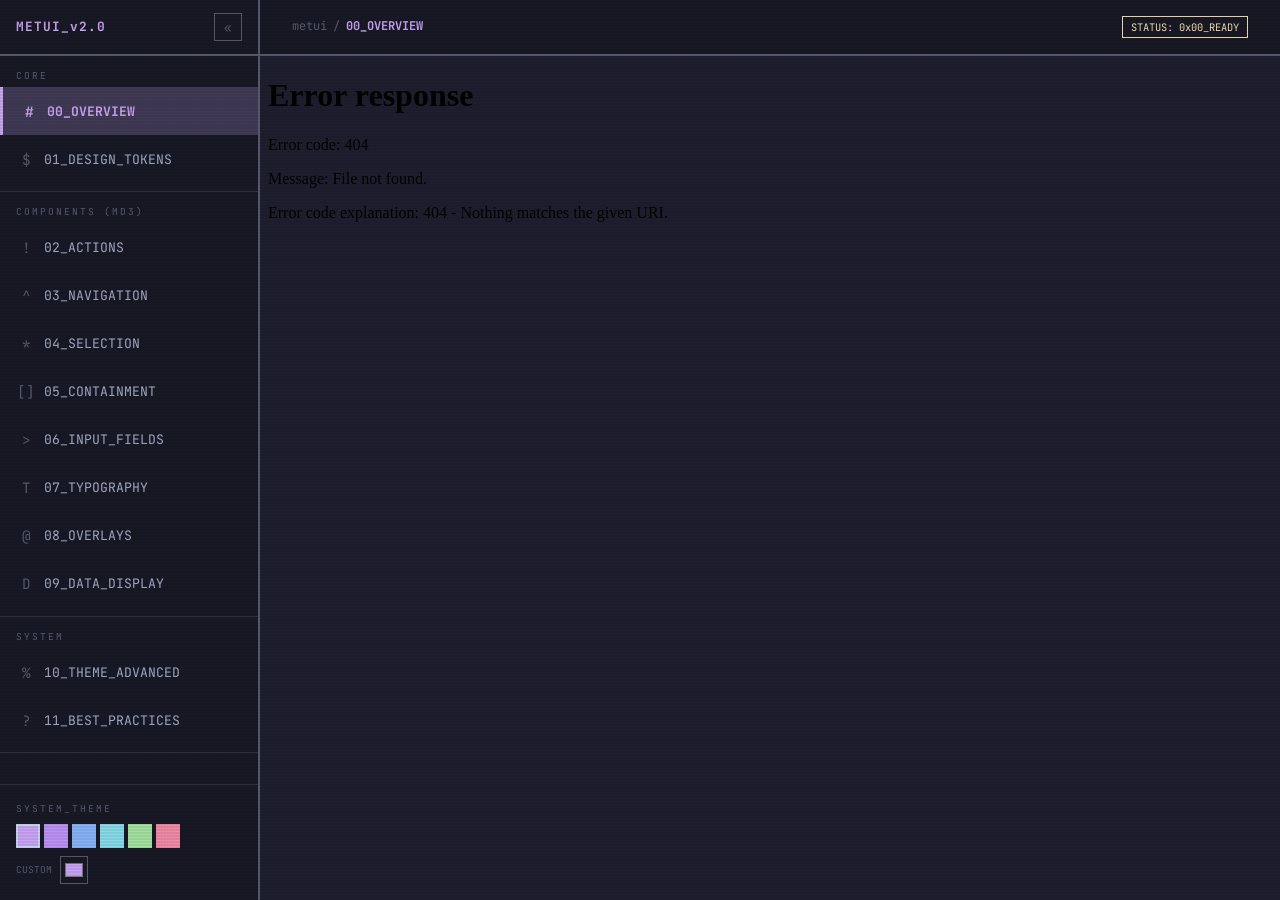
==== commit d5e4cff9: "Update index.html" ====
--- a/index.html
+++ b/index.html
@@ -1,648 +1,589 @@
 <!DOCTYPE html>
 <html lang="en">
 <head>
-    <meta charset="UTF-8">
-    <title>METUI | MD3 Expressive TUI Library</title>
-    <link href="https://fonts.googleapis.com/css2?family=JetBrains+Mono:wght@400;700&display=swap" rel="stylesheet">
-    <style>
-        :root {
-            /* Catppuccin Mocha Based Palette */
-            --bg: #1e1e2e;
-            --curr: #313244;
-            --fg: #cdd6f4;
-            --comment: #585b70;
-            --purple: #cba6f7;
-            --cyan: #89dceb;
-            --green: #a6e3a1;
-            --red: #f38ba8;
-            --yellow: #f9e2af;
-        }
-/* --- 08_MOTION_TOKENS --- */
+<meta charset="UTF-8">
+<meta name="viewport" content="width=device-width, initial-scale=1.0">
+<title>METUI | MD3 Expressive TUI Library</title>
+<link href="https://fonts.googleapis.com/css2?family=JetBrains+Mono:wght@400;700&display=swap" rel="stylesheet">
+<style>
+
+/* ============================================================
+   METUI SHELL — index.html
+   Handles: layout, sidebar, routing, theme engine
+   Sections live in /sections/*.html and are loaded into #view-frame
+   ============================================================ */
+
+/* --- DESIGN TOKENS --- */
 :root {
-    --ms-fast: 100ms;
-    --ms-standard: 200ms;
-    --ease-steppy: cubic-bezier(0.4, 0, 0.2, 1);
-}
-
-/* Phosphor Glow Effect for High-Emphasis Elements */
-.glow-focus:hover, .glow-focus:focus-within {
-    box-shadow: 0 0 12px var(--purple);
-    transition: box-shadow var(--ms-standard) var(--ease-steppy);
-}
-
-/* Mechanical Stepping for Progress/Movement */
-.step-transition {
-    transition: all var(--ms-standard) steps(4);
-}
-
-/* Active Heartbeat for FAB/Primary Actions */
-@keyframes pulse {
-    0% { opacity: 1; }
-    50% { opacity: 0.7; }
-    100% { opacity: 1; }
-}
-.pulse { animation: pulse 2s infinite ease-in-out; }
-        body {
-            background: var(--bg);
-            color: var(--fg);
-            font-family: 'JetBrains Mono', monospace;
-            display: flex;
-            height: 100vh;
-            margin: 0;
-            overflow: hidden;
-        }
-
-        /* Scanline Overlay */
-        body::after {
-            content: "";
-            position: fixed;
-            top: 0; left: 0;
-            width: 100vw; height: 100vh;
-            background: linear-gradient(rgba(18, 16, 16, 0) 50%, rgba(0, 0, 0, 0.1) 50%), 
-                        linear-gradient(90deg, rgba(255, 0, 0, 0.03), rgba(0, 255, 0, 0.01), rgba(0, 0, 255, 0.03));
-            background-size: 100% 3px, 3px 100%;
-            pointer-events: none;
-            z-index: 9999;
-        }
-
-        /* Sidebar Navigation */
-        aside {
-            width: 280px;
-            border-right: 2px solid var(--comment);
-            display: flex;
-            flex-direction: column;
-            background: #181825;
-            transition: width 0.3s ease;
-        }
-
-        /* MD3 Compact Rail Logic */
-        @media (max-width: 800px) {
-            aside { width: 70px; }
-            .logo, .nav-label, .nav-item span { display: none; }
-            .nav-item { text-align: center; font-size: 1.2rem; }
-        }
-
-        .logo { padding: 20px; border-bottom: 2px solid var(--comment); color: var(--purple); font-weight: bold; letter-spacing: 1px; }
-        .nav-group { padding: 10px 0; border-bottom: 1px solid var(--curr); }
-        .nav-label { padding: 5px 20px; font-size: 0.7rem; color: var(--comment); text-transform: uppercase; }
-        
-        .nav-item { padding: 10px 20px; cursor: pointer; transition: 0.2s; font-size: 0.9rem; color: var(--fg); }
-        .nav-item:hover { background: var(--curr); color: var(--cyan); }
-        .nav-item.active { background: var(--purple); color: var(--bg); font-weight: bold; }
-
-        /* Main Content Area */
-        main { flex: 1; overflow-y: auto; padding: 40px; scroll-behavior: smooth; }
-        .view { display: none; animation: fadeIn 0.3s ease-in-out; }
-        .view.active { display: block; }
-
-        /* The Adaptive Grid */
-        .adaptive-container {
-            display: grid;
-            grid-template-columns: repeat(auto-fit, minmax(350px, 1fr));
-            gap: 30px;
-            max-width: 1200px;
-        }
-
-        .full-width { grid-column: 1 / -1; }
-
-        @keyframes fadeIn { from { opacity: 0; transform: translateY(10px); } to { opacity: 1; transform: translateY(0); } }
-
-        /* TUI Components Styles */
-        .box { border: 2px solid var(--comment); padding: 25px; position: relative; margin-top: 30px; background: rgba(255,255,255,0.02); }
-        .box-title { position: absolute; top: -12px; left: 20px; background: var(--bg); padding: 0 10px; color: var(--purple); font-size: 0.8rem; font-weight: bold; }
-        
-        table { width: 100%; border-collapse: collapse; margin-top: 20px; font-size: 0.9rem; }
-        th { text-align: left; color: var(--comment); border-bottom: 2px solid var(--comment); padding: 10px; text-transform: uppercase; font-size: 0.7rem; }
-        td { padding: 12px 10px; border-bottom: 1px solid var(--curr); }
-        
-        .badge { padding: 2px 8px; font-size: 0.7rem; border: 1px solid; border-radius: 2px; text-transform: uppercase; }
-
-        /* Cursor Animation */
-        @keyframes blink { 0%, 100% { opacity: 1; } 50% { opacity: 0; } }
-        .cursor { display: inline-block; width: 10px; height: 1.2em; background: var(--purple); vertical-align: middle; animation: blink 1s infinite; }
-
-        code { color: var(--yellow); background: var(--curr); padding: 2px 4px; }
-
-        /* ToDo List States */
-        #master-todo { list-style: none; padding: 0; }
-        #master-todo li { cursor: pointer; padding: 5px 0; transition: 0.2s; }
-        #master-todo li:hover { color: var(--cyan); }
-        #master-todo li::before { content: "[ ] "; font-family: monospace; }
-        #master-todo li.done { color: var(--comment); text-decoration: line-through; }
-        #master-todo li.done::before { content: "[X] "; color: var(--green); }
-    </style>
+  --seed:       #cba6f7;
+  --tonal-100:  var(--seed);
+  --tonal-80:   color-mix(in srgb, var(--seed) 80%, #1e1e2e);
+  --tonal-60:   color-mix(in srgb, var(--seed) 60%, #1e1e2e);
+  --tonal-40:   color-mix(in srgb, var(--seed) 40%, #1e1e2e);
+  --tonal-20:   color-mix(in srgb, var(--seed) 20%, #1e1e2e);
+  --tonal-10:   color-mix(in srgb, var(--seed) 10%, #1e1e2e);
+
+  --bg:         #1e1e2e;
+  --surface:    #181825;
+  --surface-2:  #313244;
+  --outline:    #585b70;
+  --outline-hi: #7f849c;
+
+  --fg:         #cdd6f4;
+  --fg-muted:   #a6adc8;
+  --fg-subtle:  #585b70;
+
+  --green:      #a6e3a1;
+  --red:        #f38ba8;
+  --yellow:     #f9e2af;
+  --cyan:       #89dceb;
+
+  --dur-fast:   100ms;
+  --dur-std:    200ms;
+  --ease-tui:   steps(4);
+  --ease-smooth: cubic-bezier(0.4, 0, 0.2, 1);
+
+  --sp-xs: 4px;
+  --sp-sm: 8px;
+  --sp-md: 16px;
+  --sp-lg: 24px;
+  --sp-xl: 32px;
+
+  --touch-target: 48px;
+  --sidebar-width: 260px;
+  --sidebar-collapsed: 56px;
+}
+
+/* --- RESET --- */
+*, *::before, *::after { box-sizing: border-box; margin: 0; padding: 0; }
+
+body {
+  background: var(--bg);
+  color: var(--fg);
+  font-family: 'JetBrains Mono', monospace;
+  font-size: 14px;
+  line-height: 1.6;
+  height: 100dvh;
+  display: flex;
+  overflow: hidden;
+}
+
+/* Scanline overlay */
+body::after {
+  content: "";
+  position: fixed;
+  inset: 0;
+  background:
+    linear-gradient(rgba(0,0,0,0) 50%, rgba(0,0,0,0.07) 50%),
+    linear-gradient(90deg, rgba(255,0,0,0.02), rgba(0,255,0,0.01), rgba(0,0,255,0.02));
+  background-size: 100% 3px, 3px 100%;
+  pointer-events: none;
+  z-index: 9999;
+}
+
+/* ============================================================
+   SIDEBAR
+   ============================================================ */
+#sidebar {
+  width: var(--sidebar-width);
+  min-width: var(--sidebar-width);
+  background: var(--surface);
+  border-right: 2px solid var(--outline);
+  display: flex;
+  flex-direction: column;
+  overflow: hidden;
+  transition: width var(--dur-std) var(--ease-smooth),
+              min-width var(--dur-std) var(--ease-smooth);
+  z-index: 100;
+}
+
+#sidebar.collapsed {
+  width: var(--sidebar-collapsed);
+  min-width: var(--sidebar-collapsed);
+}
+
+/* Logo bar */
+.sidebar__logo {
+  display: flex;
+  align-items: center;
+  justify-content: space-between;
+  padding: 0 var(--sp-md);
+  height: 56px;
+  border-bottom: 2px solid var(--outline);
+  flex-shrink: 0;
+}
+
+.sidebar__logo-text {
+  color: var(--seed);
+  font-weight: 700;
+  font-size: 0.8rem;
+  letter-spacing: 1px;
+  white-space: nowrap;
+  overflow: hidden;
+  transition: opacity var(--dur-std);
+}
+
+#sidebar.collapsed .sidebar__logo-text { opacity: 0; width: 0; }
+
+.sidebar__toggle {
+  background: none;
+  border: 1px solid var(--outline);
+  color: var(--fg-subtle);
+  font-family: 'JetBrains Mono', monospace;
+  font-size: 0.8rem;
+  cursor: pointer;
+  width: 28px;
+  height: 28px;
+  display: flex;
+  align-items: center;
+  justify-content: center;
+  flex-shrink: 0;
+  transition: color var(--dur-std), border-color var(--dur-std);
+}
+.sidebar__toggle:hover { color: var(--seed); border-color: var(--seed); }
+.sidebar__toggle:focus-visible { outline: 2px solid var(--seed); outline-offset: 2px; }
+
+/* Nav scroll area */
+.sidebar__nav {
+  flex: 1;
+  overflow-y: auto;
+  overflow-x: hidden;
+  scrollbar-width: thin;
+  scrollbar-color: var(--outline) transparent;
+}
+
+/* Nav group */
+.nav-group {
+  border-bottom: 1px solid var(--surface-2);
+  padding: var(--sp-sm) 0;
+}
+
+.nav-group__label {
+  padding: var(--sp-xs) var(--sp-md);
+  font-size: 0.6rem;
+  color: var(--fg-subtle);
+  text-transform: uppercase;
+  letter-spacing: 2px;
+  white-space: nowrap;
+  overflow: hidden;
+  transition: opacity var(--dur-std);
+}
+#sidebar.collapsed .nav-group__label { opacity: 0; }
+
+/* Nav item */
+.nav-item {
+  display: flex;
+  align-items: center;
+  gap: var(--sp-sm);
+  padding: 0 var(--sp-md);
+  height: var(--touch-target);
+  cursor: pointer;
+  color: var(--fg-muted);
+  text-decoration: none;
+  font-size: 0.82rem;
+  white-space: nowrap;
+  overflow: hidden;
+  transition: background var(--dur-fast) var(--ease-tui),
+              color var(--dur-fast) var(--ease-tui);
+  border: none;
+  background: none;
+  font-family: 'JetBrains Mono', monospace;
+  width: 100%;
+  text-align: left;
+}
+
+.nav-item:hover { background: var(--surface-2); color: var(--seed); }
+.nav-item:focus-visible { outline: 2px solid var(--seed); outline-offset: -2px; }
+
+.nav-item.active {
+  background: var(--tonal-20);
+  color: var(--seed);
+  font-weight: 700;
+  border-left: 3px solid var(--seed);
+}
+
+.nav-item__glyph {
+  flex-shrink: 0;
+  width: 20px;
+  text-align: center;
+  font-size: 0.9rem;
+  color: var(--fg-subtle);
+  transition: color var(--dur-fast);
+}
+.nav-item:hover .nav-item__glyph,
+.nav-item.active .nav-item__glyph { color: var(--seed); }
+
+.nav-item__label {
+  overflow: hidden;
+  text-overflow: ellipsis;
+  transition: opacity var(--dur-std);
+}
+#sidebar.collapsed .nav-item__label { opacity: 0; width: 0; overflow: hidden; }
+
+/* Sidebar footer: theme controls */
+.sidebar__footer {
+  border-top: 1px solid var(--surface-2);
+  padding: var(--sp-md);
+  flex-shrink: 0;
+}
+
+.sidebar__footer-label {
+  font-size: 0.6rem;
+  color: var(--fg-subtle);
+  text-transform: uppercase;
+  letter-spacing: 2px;
+  margin-bottom: var(--sp-sm);
+  white-space: nowrap;
+  overflow: hidden;
+  transition: opacity var(--dur-std);
+}
+#sidebar.collapsed .sidebar__footer-label { opacity: 0; }
+
+.theme-swatches {
+  display: flex;
+  gap: var(--sp-xs);
+  flex-wrap: wrap;
+  transition: opacity var(--dur-std);
+}
+#sidebar.collapsed .theme-swatches { opacity: 0; pointer-events: none; }
+
+.theme-swatch {
+  width: 24px;
+  height: 24px;
+  border: 2px solid transparent;
+  cursor: pointer;
+  flex-shrink: 0;
+  transition: transform var(--dur-fast) var(--ease-tui), border-color var(--dur-std);
+}
+.theme-swatch:hover { transform: scale(1.2); }
+.theme-swatch:focus-visible { outline: 2px solid var(--fg); outline-offset: 2px; }
+.theme-swatch.active { border-color: var(--fg); }
+
+.seed-row {
+  display: flex;
+  align-items: center;
+  gap: var(--sp-sm);
+  margin-top: var(--sp-sm);
+  transition: opacity var(--dur-std);
+}
+#sidebar.collapsed .seed-row { opacity: 0; pointer-events: none; }
+
+.seed-row label {
+  font-size: 0.6rem;
+  color: var(--fg-subtle);
+  text-transform: uppercase;
+  white-space: nowrap;
+}
+
+#seedPicker {
+  width: 28px;
+  height: 28px;
+  border: 1px solid var(--outline);
+  background: none;
+  cursor: pointer;
+  padding: 2px;
+}
+
+/* ============================================================
+   MAIN CONTENT AREA
+   ============================================================ */
+#shell-main {
+  flex: 1;
+  display: flex;
+  flex-direction: column;
+  overflow: hidden;
+  min-width: 0;
+}
+
+/* Topbar */
+#topbar {
+  height: 56px;
+  border-bottom: 2px solid var(--outline);
+  display: flex;
+  align-items: center;
+  padding: 0 var(--sp-xl);
+  gap: var(--sp-md);
+  background: var(--surface);
+  flex-shrink: 0;
+}
+
+#topbar-breadcrumb {
+  font-size: 0.75rem;
+  color: var(--fg-subtle);
+  display: flex;
+  align-items: center;
+  gap: var(--sp-xs);
+}
+#topbar-breadcrumb .crumb-active {
+  color: var(--seed);
+  font-weight: 700;
+}
+#topbar-breadcrumb .sep { color: var(--outline); margin: 0 2px; }
+
+#topbar-status {
+  margin-left: auto;
+  font-size: 0.65rem;
+  color: var(--yellow);
+  border: 1px solid var(--yellow);
+  padding: 2px var(--sp-sm);
+  white-space: nowrap;
+}
+
+/* Section iframe */
+#view-frame {
+  flex: 1;
+  border: none;
+  width: 100%;
+  background: var(--bg);
+  display: block;
+}
+
+/* ============================================================
+   RESPONSIVE
+   ============================================================ */
+@media (max-width: 640px) {
+  #sidebar {
+    position: fixed;
+    top: 0; left: 0; bottom: 0;
+    transform: translateX(0);
+    transition: transform var(--dur-std) var(--ease-smooth);
+    z-index: 200;
+  }
+  #sidebar.mobile-hidden {
+    transform: translateX(-100%);
+  }
+  #mobile-overlay {
+    display: none;
+    position: fixed;
+    inset: 0;
+    background: rgba(0,0,0,0.5);
+    z-index: 199;
+  }
+  #sidebar:not(.mobile-hidden) ~ #mobile-overlay { display: block; }
+}
+
+@media (min-width: 641px) {
+  #mobile-overlay { display: none !important; }
+}
+
+</style>
 </head>
 <body>
 
-    <aside>
-        <div class="logo">METUI_SYSTEM_v1.0</div>
-        
-        <div class="nav-group">
-            <div class="nav-label">Core</div></div>
-            <div id="nav-home" class="nav-item active" onclick="route('home')"># <span>00_OVERVIEW</span></div>
-            <div id="nav-tokens" class="nav-item" onclick="route('tokens')">$ <span>01_DESIGN_TOKENS</span></div>
-        </div>
-
-        <div class="nav-group">
-            <div class="nav-label">Components (MD3)</div>
-            <div id="nav-actions" class="nav-item" onclick="route('actions')">! <span>02_ACTIONS</span></div>
-            <div id="nav-navigation" class="nav-item" onclick="route('navigation')">^ <span>03_NAVIGATION</span></div>
-            <div id="nav-selection" class="nav-item" onclick="route('selection')">* <span>04_SELECTION</span></div>
-            <div id="nav-containment" class="nav-item" onclick="route('containment')">[] <span>05_CONTAINMENT</span></div>
-            <div id="nav-inputs" class="nav-item" onclick="route('inputs')">> <span>06_INPUT_FIELDS</span></div>
-            <div id="nav-typography" class="nav-item" onclick="route('typography')">T <span>07_TYPOGRAPHY</span></div>
-<div id="nav-overlays" class="nav-item" onclick="route('overlays')">@ <span>08_OVERLAYS</span></div>
-<div id="nav-data" class="nav-item" onclick="route('data')">D <span>09_DATA_DISPLAY</span></div>
-<div id="nav-theme-advanced" class="nav-item" onclick="route('theme-advanced')">% <span>10_THEME_ADVANCED</span></div></div>
-<div id="nav-best-practices" class="nav-item" onclick="route('best-practices')">? <span>11_BEST_PRACTICES</span></div>
-        </div>
-
-        <div style="padding: 15px 20px; border-top: 1px solid var(--curr); margin-top: auto;">
-            <div class="nav-label">System_Theme</div>
-            <div style="display: flex; gap: 5px; margin-top: 5px;">
-                <button onclick="setTheme('mocha')" style="flex: 1; background: #cba6f7; color: #1e1e2e; border: none; font-family: inherit; font-size: 0.6rem; cursor: pointer; padding: 4px; font-weight: bold;">MOCHA</button>
-                <button onclick="setTheme('dracula')" style="flex: 1; background: #bd93f9; color: #282a36; border: none; font-family: inherit; font-size: 0.6rem; cursor: pointer; padding: 4px; font-weight: bold;">DRACULA</button>
-            </div>
-        </div>
-    </aside>
-
-    <main id="content-anchor">
-        
-        <section id="home" class="view active">
-            <div class="adaptive-container">
-                <div class="box full-width">
-                    <span class="box-title">PROJECT_STATUS_REPORT</span>
-                    <p>Click tasks to toggle completion status (Local session only).</p>
-                    <ul id="master-todo">
-                        <li onclick="this.classList.toggle('done')" class="done">Set up Architecture Skeleton</li>
-                        <li onclick="this.classList.toggle('done')" class="done">Map MD3 Tonal Palettes</li>
-                        <li onclick="this.classList.toggle('done')" class="done">Define Typography Scale</li>
-                        <li onclick="this.classList.toggle('done')">Component Spec: TuiButton</li>
-                        <li onclick="this.classList.toggle('done')">Component Spec: TuiInput</li>
-                        <li onclick="this.classList.toggle('done')">Final Documentation Review</li>
-                    </ul>
-                </div>
-            </div>
-        </section>
-
-        <section id="tokens" class="view">
-            <h1>> DESIGN_TOKENS_MAPPING</h1>
-            <div class="adaptive-container">
-                <div class="box full-width">
-                    <span class="box-title">01.1_COLOR_ROLES</span>
-                    <table>
-                        <thead>
-                            <tr><th>MD3 ROLE</th><th>TUI FUNCTION</th><th>CATPPUCCIN</th><th>DRACULA</th></tr>
-                        </thead>
-                        <tbody>
-                            <tr><td>Primary</td><td>Focus/Prompts</td><td style="color:var(--purple)">#cba6f7</td><td style="color:var(--purple)">#bd93f9</td></tr>
-                            <tr><td>Surface</td><td>Background</td><td style="color:var(--comment)">#1e1e2e</td><td style="color:var(--comment)">#282a36</td></tr>
-                            <tr><td>Outline</td><td>Borders</td><td style="color:var(--comment)">#585b70</td><td style="color:var(--comment)">#6272a4</td></tr>
-                        </tbody>
-                    </table>
-                </div>
-
-                <div class="box">
-                    <span class="box-title">01.2_ELEVATION_SYSTEM</span>
-                    <div style="display: flex; gap: 20px; margin-top: 10px;">
-                        <div style="border: 1px solid var(--comment); padding: 10px; font-size: 0.8rem;">Flat (Surface)</div>
-                        <div style="border: 1px solid var(--purple); padding: 10px; font-size: 0.8rem; box-shadow: 4px 4px 0 var(--curr);">Block Shadow</div>
-                        <div style="border: 2px double var(--cyan); padding: 10px; font-size: 0.8rem;">Focused</div>
-                    </div>
-                </div>
-            </div>
-        </section>
-
-        <section id="actions" class="view">
-            <h1>> COMPONENT_GROUP: ACTIONS</h1>
-            <p>MD3 Expressive: High-emphasis triggers and floating action points.</p>
-            <div class="adaptive-container">
-                <div class="box full-width">
-                    <span class="box-title">02.1_TUI_BUTTON_SPEC</span>
-                    <div style="display: flex; gap: 30px; align-items: center; margin-bottom: 25px; flex-wrap: wrap;">
-                        <div>
-                            <div style="border: 1px solid var(--purple); color: var(--purple); padding: 10px 20px; display: inline-block; cursor: pointer; text-transform: uppercase; font-weight: bold;">[ SUBMIT_COMMAND ]</div>
-                            <p style="font-size: 0.7rem; color: var(--comment); margin-top: 10px;">STATE: NORMAL (Outlined)</p>
-                        </div>
-                        <div>
-                            <div style="background: var(--purple); color: var(--bg); padding: 10px 20px; display: inline-block; cursor: pointer; text-transform: uppercase; font-weight: bold;">█ EXECUTE_RUN █</div>
-                            <p style="font-size: 0.7rem; color: var(--comment); margin-top: 10px;">STATE: PRESSED (Inverted/Filled)</p>
-                        </div>
-                    </div>
-                    <table>
-                        <thead>
-                            <tr><th>MD3 VARIANT</th><th>TUI EQUIVALENT</th><th>EXPRESSIVE INTERACTION</th></tr>
-                        </thead>
-                        <tbody>
-                            <tr><td><strong>Elevated</strong></td><td>Double Border <code>╔══╗</code></td><td>On focus, border shifts from <code>Comment</code> to <code>Primary</code> color.</td></tr>
-                            <tr><td><strong>Filled</strong></td><td>Reverse Video <code>█ █</code></td><td>Background and Text colors swap (Inversion) on tap/click.</td></tr>
-                            <tr><td><strong>Outlined</strong></td><td>Single Line <code>┌──┐</code></td><td>Standard system button. Uses 1px vector border.</td></tr>
-                            <tr><td><strong>Text</strong></td><td>Prefix <code>> LABEL</code></td><td>No border. Uses a blinking <code>_</code> or <code>></code> as the active cue.</td></tr>
-                        </tbody>
-                    </table>
-                </div>
-
-                <div class="box">
-                    <span class="box-title">02.2_FLOATING_ACTION_PROMPT (FAB)</span>
-                    <p>In METUI, this is a pinned block with a <strong>Block Shadow</strong> to simulate depth.</p>
-                    <div style="border: 2px solid var(--cyan); background: var(--bg); color: var(--cyan); padding: 15px; display: inline-block; font-weight: bold; box-shadow: 6px 6px 0 var(--curr);">+ NEW_ENTRY _</div>
-                </div>
-                <div class="glow-focus" style="border: 1px solid var(--purple); color: var(--purple); padding: 10px 20px; display: inline-block; cursor: pointer; transition: transform 0.1s steps(2);">
-    [ SUBMIT_COMMAND ]
+<!-- SIDEBAR -->
+<aside id="sidebar" role="navigation" aria-label="Main navigation">
+
+  <div class="sidebar__logo">
+    <span class="sidebar__logo-text">METUI_v2.0</span>
+    <button class="sidebar__toggle" id="sidebarToggle" aria-label="Toggle sidebar" title="Toggle sidebar">«</button>
+  </div>
+
+  <nav class="sidebar__nav">
+
+    <div class="nav-group">
+      <div class="nav-group__label">Core</div>
+      <button class="nav-item active" data-section="00-overview" onclick="route(this)">
+        <span class="nav-item__glyph">#</span>
+        <span class="nav-item__label">00_OVERVIEW</span>
+      </button>
+      <button class="nav-item" data-section="01-tokens" onclick="route(this)">
+        <span class="nav-item__glyph">$</span>
+        <span class="nav-item__label">01_DESIGN_TOKENS</span>
+      </button>
+    </div>
+
+    <div class="nav-group">
+      <div class="nav-group__label">Components (MD3)</div>
+      <button class="nav-item" data-section="02-actions" onclick="route(this)">
+        <span class="nav-item__glyph">!</span>
+        <span class="nav-item__label">02_ACTIONS</span>
+      </button>
+      <button class="nav-item" data-section="03-navigation" onclick="route(this)">
+        <span class="nav-item__glyph">^</span>
+        <span class="nav-item__label">03_NAVIGATION</span>
+      </button>
+      <button class="nav-item" data-section="04-selection" onclick="route(this)">
+        <span class="nav-item__glyph">*</span>
+        <span class="nav-item__label">04_SELECTION</span>
+      </button>
+      <button class="nav-item" data-section="05-containment" onclick="route(this)">
+        <span class="nav-item__glyph">[]</span>
+        <span class="nav-item__label">05_CONTAINMENT</span>
+      </button>
+      <button class="nav-item" data-section="06-inputs" onclick="route(this)">
+        <span class="nav-item__glyph">></span>
+        <span class="nav-item__label">06_INPUT_FIELDS</span>
+      </button>
+      <button class="nav-item" data-section="07-typography" onclick="route(this)">
+        <span class="nav-item__glyph">T</span>
+        <span class="nav-item__label">07_TYPOGRAPHY</span>
+      </button>
+      <button class="nav-item" data-section="08-overlays" onclick="route(this)">
+        <span class="nav-item__glyph">@</span>
+        <span class="nav-item__label">08_OVERLAYS</span>
+      </button>
+      <button class="nav-item" data-section="09-data" onclick="route(this)">
+        <span class="nav-item__glyph">D</span>
+        <span class="nav-item__label">09_DATA_DISPLAY</span>
+      </button>
+    </div>
+
+    <div class="nav-group">
+      <div class="nav-group__label">System</div>
+      <button class="nav-item" data-section="10-theme" onclick="route(this)">
+        <span class="nav-item__glyph">%</span>
+        <span class="nav-item__label">10_THEME_ADVANCED</span>
+      </button>
+      <button class="nav-item" data-section="11-best-practices" onclick="route(this)">
+        <span class="nav-item__glyph">?</span>
+        <span class="nav-item__label">11_BEST_PRACTICES</span>
+      </button>
+    </div>
+
+  </nav>
+
+  <div class="sidebar__footer">
+    <div class="sidebar__footer-label">System_Theme</div>
+    <div class="theme-swatches" role="group" aria-label="Theme presets">
+      <button class="theme-swatch active" style="background:#cba6f7" title="Catppuccin Mocha"
+              onclick="setSeed('#cba6f7', this)" aria-label="Catppuccin Mocha"></button>
+      <button class="theme-swatch" style="background:#bd93f9" title="Dracula"
+              onclick="setSeed('#bd93f9', this)" aria-label="Dracula"></button>
+      <button class="theme-swatch" style="background:#89b4fa" title="Blue"
+              onclick="setSeed('#89b4fa', this)" aria-label="Blue"></button>
+      <button class="theme-swatch" style="background:#89dceb" title="Cyan"
+              onclick="setSeed('#89dceb', this)" aria-label="Cyan"></button>
+      <button class="theme-swatch" style="background:#a6e3a1" title="Green"
+              onclick="setSeed('#a6e3a1', this)" aria-label="Green"></button>
+      <button class="theme-swatch" style="background:#f38ba8" title="Red"
+              onclick="setSeed('#f38ba8', this)" aria-label="Red"></button>
+    </div>
+    <div class="seed-row">
+      <label for="seedPicker">Custom</label>
+      <input type="color" id="seedPicker" value="#cba6f7"
+             oninput="setSeedFromPicker(this.value)" aria-label="Custom seed color">
+    </div>
+  </div>
+
+</aside>
+
+<!-- Mobile backdrop -->
+<div id="mobile-overlay" onclick="closeMobileSidebar()" aria-hidden="true"></div>
+
+<!-- MAIN -->
+<div id="shell-main">
+
+  <header id="topbar" role="banner">
+    <div id="topbar-breadcrumb" aria-label="Current location">
+      <span>metui</span>
+      <span class="sep">/</span>
+      <span id="crumb-section" class="crumb-active">00_OVERVIEW</span>
+    </div>
+    <div id="topbar-status" aria-live="polite">STATUS: 0x00_READY</div>
+  </header>
+
+  <iframe
+    id="view-frame"
+    src="sections/00-overview.html"
+    title="Section content"
+    aria-label="Section content"
+  ></iframe>
+
 </div>
 
-<div class="pulse" style="border: 2px solid var(--cyan); background: var(--bg); color: var(--cyan); padding: 15px; display: inline-block; font-weight: bold; box-shadow: 6px 6px 0 var(--curr); cursor: pointer;">
-    + NEW_ENTRY _
-</div>
-
-
-
-            </div>
-        </section>
-
-        <section id="navigation" class="view">
-            <h1>> COMPONENT_GROUP: NAVIGATION</h1>
-            <div class="adaptive-container">
-                <div class="box full-width">
-                    <span class="box-title">03.1_SYSTEM_NAV_BAR</span>
-                    <div style="background: var(--curr); padding: 10px 15px; display: flex; gap: 25px; font-size: 0.9rem; border-bottom: 2px solid var(--purple); align-items: center; flex-wrap: wrap;">
-                        <div style="color: var(--purple); font-weight: bold; border-bottom: 2px solid var(--purple); margin-bottom: -12px; padding-bottom: 10px;">[01] HOME</div>
-                        <div style="color: var(--comment); cursor: pointer;">[02] FILES</div>
-                        <div style="color: var(--comment); cursor: pointer;">[03] NETWORK</div>
-                        <div style="margin-left: auto; color: var(--yellow); font-size: 0.7rem; border: 1px solid var(--yellow); padding: 2px 5px;">STATUS: 0x00_READY</div>
-                    </div>
-                    <table>
-                        <thead>
-                            <tr><th>MD3 CONCEPT</th><th>TUI INTERPRETATION</th><th>EXPRESSIVE FEEDBACK</th></tr>
-                        </thead>
-                        <tbody>
-                            <tr><td><strong>Active Indicator</strong></td><td>Bracketed Index <code>[01]</code></td><td>The <code>Primary</code> color underline extends to the full width of the label.</td></tr>
-                            <tr><td><strong>Label Type</strong></td><td>Monospace Caps</td><td>Uses <code>JetBrains Mono Bold</code> for high-legibility system feel.</td></tr>
-                        </tbody>
-                    </table>
-                </div>
-
-                <div class="box">
-                    <span class="box-title">03.2_DIRECTORY_TRAIL</span>
-                    <div style="font-family: 'JetBrains Mono'; font-size: 1.1rem; color: var(--cyan); margin-bottom: 15px;">root / components / <span style="background: var(--cyan); color: var(--bg); padding: 0 8px;">navigation</span> /</div>
-                    <p style="font-size: 0.8rem; color: var(--comment);">Emulates a file system path. The active directory uses <strong>Reverse Video</strong>.</p>
-                </div>
-            </div>
-        </section>
-
-        <section id="selection" class="view">
-            <h1>> SELECTION_CONTROLS</h1>
-            <div class="adaptive-container">
-                <div class="box full-width">
-                    <span class="box-title">04.1_TUI_CHECKBOX</span>
-                    <div style="display: flex; flex-direction: column; gap: 12px; margin-bottom: 20px;">
-                        <div style="cursor: pointer;"><span style="color: var(--purple); font-weight: bold;">[X]</span> ENABLE_OS_LEVEL_ENCRYPTION</div>
-                        <div style="cursor: pointer;"><span style="color: var(--comment);">[ ]</span> ALLOW_UNTRUSTED_PACKAGES</div>
-                    </div>
-                    <table>
-                        <thead>
-                            <tr><th>MD3 PROPERTY</th><th>TUI INTERPRETATION</th><th>EXPRESSIVE ANIMATION</th></tr>
-                        </thead>
-                        <tbody>
-                            <tr><td>Selected</td><td><code>[X]</code> (Primary Color)</td><td>Character "pops" from space to X.</td></tr>
-                            <tr><td>Unselected</td><td><code>[ ]</code> (Comment Color)</td><td>Dimmed borders.</td></tr>
-                            <tr><td>Indeterminate</td><td><code>[-]</code> (Yellow)</td><td>Used for partial parent-child selection.</td></tr>
-                        </tbody>
-                    </table>
-                </div>
-
-                <div class="box">
-                    <span class="box-title">04.2_TUI_SWITCH (Toggle)</span>
-                    <div style="display: flex; align-items: center; gap: 15px; margin-top: 10px;">
-                        <div style="color: var(--green); border: 1px solid var(--green); padding: 2px 5px; display: flex; width: 50px; justify-content: flex-end;">
-                            <div style="background: var(--green); width: 20px; height: 15px;"></div>
-                        </div>
-                        <span>ON</span>
-                    </div>
-                    <p style="font-size: 0.8rem; color: var(--comment); margin-top: 15px;">*Switch uses <code>justify-content</code> for movement to maintain the "steppy" TUI feel.</p>
-                </div>
-            </div>
-        </section>
-
-        <section id="containment" class="view">
-            <h1>> CONTAINMENT_SYSTEM</h1>
-            <div class="adaptive-container">
-                <div class="box full-width">
-                    <span class="box-title">05.1_TUI_CARD_VARIANTS</span>
-                    <div style="display: grid; grid-template-columns: repeat(auto-fit, minmax(250px, 1fr)); gap: 20px;">
-                        <div style="border: 1px solid var(--purple); padding: 15px; box-shadow: 6px 6px 0 var(--curr);">
-                            <div style="color: var(--purple); font-size: 0.7rem; margin-bottom: 10px;">// ELEVATED_CARD</div>
-                            <p>High-priority info. Uses <strong>Block Shadows</strong> to simulate depth.</p>
-                        </div>
-                        <div style="border: 1px dashed var(--comment); padding: 15px;">
-                            <div style="color: var(--comment); font-size: 0.7rem; margin-bottom: 10px;">// OUTLINED_CARD</div>
-                            <p>Low-priority info. Uses <strong>Dashed Borders</strong> for subtle containment.</p>
-                        </div>
-                    </div>
-                </div>
-
-                <div class="box">
-                    <span class="box-title">05.2_MODAL_DIALOG</span>
-                    <div style="background: var(--curr); border: 2px solid var(--red); padding: 20px; text-align: center;">
-                        <h3 style="color: var(--red); margin-top: 0;">! SYSTEM_HALT !</h3>
-                        <p>Confirm deletion?</p>
-                        <button style="background: var(--red); border: none; padding: 5px 15px; font-family: inherit; font-weight: bold; cursor: pointer;">CONFIRM</button>
-                    </div>
-                </div>
-            </div>
-        </section>
-
-        <section id="inputs" class="view">
-            <h1>> INPUT_FIELDS</h1>
-            <div class="adaptive-container">
-                <div class="box full-width">
-                    <span class="box-title">06.1_THE_PROMPT_SPEC</span>
-                    <div style="margin-bottom: 25px; background: rgba(0,0,0,0.2); padding: 20px; border-left: 3px solid var(--purple);">
-                        <div style="color: var(--green); margin-bottom: 5px; font-size: 0.8rem;">guest@metui:~/projects$</div>
-                        <div style="display: flex; align-items: center; border-bottom: 1px solid var(--purple); padding-bottom: 5px;">
-                            <span style="color: var(--purple); margin-right: 10px;">></span>
-                            <span style="color: var(--fg);">input_text_here</span><span class="cursor"></span>
-                        </div>
-                    </div>
-                    <table>
-                        <thead>
-                            <tr><th>MD3 ELEMENT</th><th>TUI INTERPRETATION</th><th>EXPRESSIVE FEEDBACK</th></tr>
-                        </thead>
-                        <tbody>
-                            <tr><td><strong>Label</strong></td><td>Prompt Prefix</td><td>Static text describing the field (e.g., <code>login:</code>).</td></tr>
-                            <tr><td><strong>Focus Indicator</strong></td><td>Blinking Block <code>█</code></td><td>Simulates a live terminal connection heartbeat.</td></tr>
-                            <tr><td><strong>Error State</strong></td><td>Prefix <code>[!]</code></td><td>The prefix and bottom border turn <code>Error</code> (Red).</td></tr>
-                        </tbody>
-                    </table>
-                </div>
-            </div>
-            <div class="glow-focus" style="display: flex; align-items: center; border-bottom: 1px solid var(--purple); padding-bottom: 5px; transition: border-color 0.2s steps(3);">
-    <span style="color: var(--purple); margin-right: 10px;">></span>
-    <span style="color: var(--fg);">input_text_here</span><span class="cursor"></span>
-</div>
-        </section>
-<section id="typography" class="view">
-            <h1>> SYSTEM_TYPOGRAPHY_HIERARCHY</h1>
-            <p>MD3 Expressive utilizes a strict type scale to manage information density. In METUI, this is achieved through weight, case, and character-spacing.</p>
-            
-            <div class="adaptive-container">
-                <div class="box full-width">
-                    <span class="box-title">07.1_TYPE_ROLE_MAPPING</span>
-                    <table>
-                        <thead>
-                            <tr><th>MD3 ROLE</th><th>TUI RENDER</th><th>SPECIFICATION</th><th>USE CASE</th></tr>
-                        </thead>
-                        <tbody>
-                            <tr><td><strong>Display_Large</strong></td><td style="font-size: 1.8rem; font-weight: 700; color: var(--purple);">DISPLAY_TXT</td><td>1.8rem / Bold / All-Caps</td><td>System Init / Hero Headers</td></tr>
-                            <tr><td><strong>Headline_Small</strong></td><td style="font-size: 1.2rem; border-bottom: 1px solid var(--purple);">Headline_One</td><td>1.2rem / Border-Bottom</td><td>Section Identification</td></tr>
-                            <tr><td><strong>Title_Medium</strong></td><td style="font-weight: bold; color: var(--cyan);">[ Title_Text ]</td><td>Bold / Brackets / Cyan</td><td>Component Grouping</td></tr>
-                            <tr><td><strong>Body_Large</strong></td><td style="color: var(--fg);">Standard_Body</td><td>0.9rem / Default Weight</td><td>General Documentation</td></tr>
-                            <tr><td><strong>Label_Small</strong></td><td style="font-size: 0.7rem; color: var(--comment); text-transform: uppercase;">// metadata_tag</td><td>0.7rem / Comment Color / Prefix</td><td>Technical Stats / Timestamps</td></tr>
-                        </tbody>
-                    </table>
-                </div>
-
-                <div class="box">
-                    <span class="box-title">07.2_LINE_HEIGHT_LOGIC</span>
-                    <p>To ensure "Expressive" breathing room, METUI enforces a <code>line-height: 1.6</code> on body text, preventing the "Wall of Text" common in legacy terminals.</p>
-                </div>
-            </div>
-        </section>
-
-        <section id="overlays" class="view">
-            <h1>> CONTEXTUAL_OVERLAYS</h1>
-            <p>MD3 Expressive uses tooltips and side-sheets to provide "just-in-time" information without breaking the user's flow.</p>
-            
-            <div class="adaptive-container">
-                <div class="box full-width">
-                    <span class="box-title">08.1_FLOATING_TOOLTIPS</span>
-                    <div style="display: flex; gap: 40px; margin-bottom: 25px; align-items: flex-start;">
-                        <div style="position: relative;">
-                            <div style="text-decoration: underline dotted var(--yellow); cursor: help;">Hover_For_Info</div>
-                            <div style="position: absolute; top: -45px; left: 0; background: var(--curr); border: 1px solid var(--yellow); padding: 4px 8px; font-size: 0.7rem; white-space: nowrap; color: var(--yellow); box-shadow: 3px 3px 0 rgba(0,0,0,0.5);">
-                                ╔ PTR: 0x4F2 ╗
-                            </div>
-                        </div>
-
-                        <div style="position: relative;">
-                            <div style="background: var(--purple); color: var(--bg); padding: 2px 10px; cursor: help; font-weight: bold;">[ SYSTEM_STATUS ]</div>
-                            <div style="position: absolute; top: 35px; left: 0; width: 200px; background: var(--bg); border: 2px double var(--purple); padding: 10px; font-size: 0.75rem; z-index: 5;">
-                                <div style="color: var(--purple); border-bottom: 1px solid var(--purple); margin-bottom: 5px; font-weight: bold;">RICH_OVERLAY_v1</div>
-                                <span>Provides detailed metadata regarding the active process. Includes sub-actions.</span>
-                            </div>
-                        </div>
-                    </div>
-
-                    <table>
-                        <thead>
-                            <tr><th>OVERLAY TYPE</th><th>TUI EQUIVALENT</th><th>BEHAVIOR</th></tr>
-                        </thead>
-                        <tbody>
-                            <tr><td><strong>Plain Tooltip</strong></td><td>Single-Line Box</td><td>Appears on hover; 50ms step-fade transition.</td></tr>
-                            <tr><td><strong>Rich Tooltip</strong></td><td>Double-Border Modal</td><td>Includes header, body, and optional action-links.</td></tr>
-                            <tr><td><strong>Side Sheet</strong></td><td>Right-Pinned Aside</td><td>Persistent contextual data for complex tasks.</td></tr>
-                        </tbody>
-                    </table>
-                </div>
-
-                <div class="box">
-                    <span class="box-title">08.2_ANCHOR_LOGIC</span>
-                    <p>Overlays are anchored to the <code>top-left</code> of the trigger element by default. In the "Expanded" grid view, side-sheets push content rather than overlapping it.</p>
-                </div>
-            </div>
-        </section>
-
-<section id="data" class="view">
-            <h1>> DATA_DISPLAY_SYSTEM</h1>
-            <p>MD3 Expressive data components prioritize "Scannability." In METUI, we use specific character-shorthand and tonal backgrounds to separate data points.</p>
-            
-            <div class="adaptive-container">
-                <div class="box full-width">
-                    <span class="box-title">09.1_EXPRESSIVE_LIST_ITEMS</span>
-                    <div style="display: flex; flex-direction: column; gap: 10px; margin-bottom: 25px;">
-                        <div style="background: var(--curr); padding: 12px; border-left: 4px solid var(--purple); display: flex; align-items: center; justify-content: space-between;">
-                            <div>
-                                <div style="font-weight: bold; color: var(--purple);">[SYS] INIT_KERNEL_v4.2</div>
-                                <div style="font-size: 0.75rem; color: var(--comment);">PID: 1042 | OWNER: root | CPU: 0.02%</div>
-                            </div>
-                            <div style="color: var(--green); font-family: monospace;">RUNNING</div>
-                        </div>
-                        <div style="background: rgba(255,255,255,0.05); padding: 12px; border-left: 4px solid var(--comment); display: flex; align-items: center; justify-content: space-between;">
-                            <div>
-                                <div style="font-weight: bold; color: var(--fg);">[USR] DOCS_ARCHIVE.tar.gz</div>
-                                <div style="font-size: 0.75rem; color: var(--comment);">SIZE: 1.4GB | MODIFIED: 2026-04-02</div>
-                            </div>
-                            <div style="color: var(--yellow); font-family: monospace;">COMPRESSED</div>
-                        </div>
-                    </div>
-
-                    <table>
-                        <thead>
-                            <tr><th>MD3 SPEC</th><th>TUI INTERPRETATION</th><th>EXPRESSIVE FEEDBACK</th></tr>
-                        </thead>
-                        <tbody>
-                            <tr><td><strong>Overline</strong></td><td>Bracketed Tag <code>[SYS]</code></td><td>Uses <code>Comment</code> color for secondary categorization.</td></tr>
-                            <tr><td><strong>Headline</strong></td><td>Bold Primary</td><td>High contrast for quick scanning of names/IDs.</td></tr>
-                            <tr><td><strong>Supporting Text</strong></td><td>Metadata Line</td><td>Separated by <code>|</code> (Pipe) characters for clarity.</td></tr>
-                            <tr><td><strong>Trailing Meta</strong></td><td>Status Text</td><td>Right-aligned status (e.g., <code>RUNNING</code>) for visual balance.</td></tr>
-                        </tbody>
-                    </table>
-                </div>
-
-                <div class="box">
-                    <span class="box-title">09.2_ACTION_CHIPS</span>
-                    <p style="font-size: 0.8rem; margin-bottom: 15px;">Chips are used for filtering or input tags. In METUI, they are pill-shaped boxes.</p>
-                    <div style="display: flex; gap: 10px; flex-wrap: wrap;">
-                        <span style="border: 1px solid var(--cyan); color: var(--cyan); padding: 2px 10px; border-radius: 20px; font-size: 0.8rem; cursor: pointer;"># kernel</span>
-                        <span style="border: 1px solid var(--purple); background: var(--purple); color: var(--bg); padding: 2px 10px; border-radius: 20px; font-size: 0.8rem; cursor: pointer;"># active x</span>
-                        <span style="border: 1px solid var(--comment); color: var(--comment); padding: 2px 10px; border-radius: 20px; font-size: 0.8rem; cursor: pointer;"># logs</span>
-                    </div>
-                </div>
-
-                <div class="box">
-                    <span class="box-title">09.3_NOTIFICATION_BADGES</span>
-                    <div style="display: flex; align-items: center; gap: 20px;">
-                        <div style="position: relative; display: inline-block;">
-                            <span style="font-size: 1.5rem;">[MAIL]</span>
-                            <span style="position: absolute; top: -5px; right: -10px; background: var(--red); color: var(--bg); font-size: 0.6rem; padding: 2px 4px; font-weight: bold; border-radius: 2px;">99+</span>
-                        </div>
-                        <p style="font-size: 0.8rem;">Badges use the <code>Error</code> (Red) role for high visibility against the terminal background.</p>
-                    </div>
-                </div>
-            </div>
-        </section>
-
-<section id="theme-advanced" class="view">
-            <h1>> ADVANCED_THEME_ENGINE</h1>
-            <p>MD3 Expressive uses "Dynamic Color" to generate accessible tonal palettes. In METUI, we map these to 10 specific TUI brightness levels.</p>
-            
-            <div class="adaptive-container">
-                <div class="box full-width">
-                    <span class="box-title">10.1_TONAL_PALETTE_MAPPING</span>
-                    <div style="display: flex; height: 60px; margin-bottom: 20px; border: 1px solid var(--comment);">
-                        <div style="flex: 1; background: var(--purple); color: var(--bg); display: flex; align-items: center; justify-content: center; font-size: 0.7rem; font-weight: bold;">T-100</div>
-                        <div style="flex: 1; background: var(--purple); opacity: 0.8; color: var(--bg); display: flex; align-items: center; justify-content: center; font-size: 0.7rem;">T-80</div>
-                        <div style="flex: 1; background: var(--purple); opacity: 0.6; color: var(--fg); display: flex; align-items: center; justify-content: center; font-size: 0.7rem;">T-60</div>
-                        <div style="flex: 1; background: var(--purple); opacity: 0.4; color: var(--fg); display: flex; align-items: center; justify-content: center; font-size: 0.7rem;">T-40</div>
-                        <div style="flex: 1; background: var(--purple); opacity: 0.2; color: var(--fg); display: flex; align-items: center; justify-content: center; font-size: 0.7rem;">T-20</div>
-                        <div style="flex: 1; background: var(--bg); color: var(--purple); display: flex; align-items: center; justify-content: center; font-size: 0.7rem;">T-0</div>
-                    </div>
-                    <table>
-                        <thead>
-                            <tr><th>MD3 ROLE</th><th>TUI LUMINANCE</th><th>CSS VARIABLE</th><th>USE CASE</th></tr>
-                        </thead>
-                        <tbody>
-                            <tr><td><strong>On_Primary</strong></td><td>100% Brightness</td><td><code>--fg</code></td><td>Text on active buttons.</td></tr>
-                            <tr><td><strong>Primary_Container</strong></td><td>20% - 40% Alpha</td><td><code>--curr</code></td><td>Background for focused blocks.</td></tr>
-                            <tr><td><strong>Surface_Variant</strong></td><td>10% Alpha</td><td><code>rgba(255,255,255,0.05)</code></td><td>Subtle list item backgrounds.</td></tr>
-                            <tr><td><strong>Inverse_Surface</strong></td><td>100% Inversion</td><td><code>--bg</code> on <code>--fg</code></td><td>Snackbar / Heavy Alerts.</td></tr>
-                        </tbody>
-                    </table>
-                </div>
-
-                <div class="box">
-                    <span class="box-title">10.2_SEED_COLOR_LOGIC</span>
-                    <p style="font-size: 0.8rem; margin-bottom: 15px;">METUI themes are derived from a single <strong>Seed Variable</strong> (<code>--purple</code>). Changing the seed automatically re-calculates the Tonal Palette.</p>
-                    <div style="display: flex; gap: 10px;">
-                        <div style="width: 30px; height: 30px; background: #cba6f7; border: 1px solid var(--fg);"></div>
-                        <div style="width: 30px; height: 30px; background: #89dceb; border: 1px solid var(--fg);"></div>
-                        <div style="width: 30px; height: 30px; background: #a6e3a1; border: 1px solid var(--fg);"></div>
-                        <div style="width: 30px; height: 30px; background: #f38ba8; border: 1px solid var(--fg);"></div>
-                    </div>
-                </div>
-
-                <div class="box">
-                    <span class="box-title">10.3_CONTRAST_RATIO_CHECK</span>
-                    <p style="font-size: 0.8rem;">To maintain MD3 Expressive standards, METUI enforces a <strong>4.5:1</strong> ratio. In Low-Color modes, the system automatically swaps to <strong>High-Contrast Borders</strong> (<code>2px Solid</code>) instead of Tonal Backgrounds.</p>
-                </div>
-            </div>
-        </section>
-
-<section id="best-practices" class="view">
-            <h1>> IMPLEMENTATION_GUIDELINES</h1>
-            <p>To maintain the MD3 Expressive standard within a character-cell environment, follow these architectural principles.</p>
-            
-            <div class="adaptive-container">
-                <div class="box full-width">
-                    <span class="box-title">11.1_INFORMATION_DENSITY</span>
-                    <table>
-                        <thead>
-                            <tr><th>LEVEL</th><th>SPACING (Rows)</th><th>IDEAL USE CASE</th></tr>
-                        </thead>
-                        <tbody>
-                            <tr><td><strong>Relaxed</strong></td><td>3 - 4 Rows</td><td>Onboarding / Initial Setup / Branding</td></tr>
-                            <tr><td><strong>Standard</strong></td><td>1 - 2 Rows</td><td>General Documentation / Navigation</td></tr>
-                            <tr><td><strong>Compact</strong></td><td>0 Rows</td><td>Data Tables / Log Streams / Process Monitoring</td></tr>
-                        </tbody>
-                    </table>
-                    <p style="margin-top: 15px; font-size: 0.8rem; color: var(--comment);">// Expressive design allows for <strong>Relaxed</strong> density in headers to reduce cognitive load.</p>
-                </div>
-
-                <div class="box">
-                    <span class="box-title">11.2_THE_RULE_OF_ONE</span>
-                    <p style="font-size: 0.8rem; margin-bottom: 10px;">Every view should have exactly <strong>one</strong> High-Emphasis Action (Filled Button or FAB).</p>
-                    <div style="display: flex; flex-direction: column; gap: 8px;">
-                        <div style="background: var(--purple); color: var(--bg); padding: 5px; text-align: center; font-weight: bold;">[!] PRIMARY_ACTION</div>
-                        <div style="border: 1px solid var(--comment); color: var(--comment); padding: 5px; text-align: center;">SECONDARY_OPTION</div>
-                        <div style="text-align: center; font-size: 0.7rem;">> dismiss_all</div>
-                    </div>
-                </div>
-
-                <div class="box">
-                    <span class="box-title">11.3_A11Y_AND_FALLBACKS</span>
-                    <p style="font-size: 0.8rem;">Never rely solely on color (e.g., Green for Success). Always include a <strong>Textual Indicator</strong>.</p>
-                    <ul style="font-size: 0.8rem; list-style: none; padding: 0;">
-                        <li><span style="color: var(--green);">[OK]</span> Process_Success</li>
-                        <li><span style="color: var(--red);">[ER]</span> Connection_Failed</li>
-                        <li><span style="color: var(--yellow);">[WR]</span> Memory_Threshold</li>
-                    </ul>
-                </div>
-
-                <div class="box full-width">
-                    <span class="box-title">11.4_MOTION_AND_RHYTHM</span>
-                    <p>In a TUI, motion should be <strong>Functional</strong>, not Decorative.</p>
-                    <ul style="font-size: 0.85rem;">
-                        <li><strong>Blink:</strong> Use only for the active text insertion point (The Cursor).</li>
-                        <li><strong>Pulse:</strong> Use only for critical system halts or empty states.</li>
-                        <li><strong>Step:</strong> Use for state transitions to maintain the "Hardware" feel.</li>
-                    </ul>
-                </div>
-            </div>
-        </section>
-
-    </main>
-
-    <script>
-        const themes = {
-            mocha: {
-                '--bg': '#1e1e2e', '--curr': '#313244', '--fg': '#cdd6f4',
-                '--comment': '#585b70', '--purple': '#cba6f7', '--cyan': '#89dceb',
-                '--green': '#a6e3a1', '--red': '#f38ba8', '--yellow': '#f9e2af'
-            },
-            dracula: {
-                '--bg': '#282a36', '--curr': '#44475a', '--fg': '#f8f8f2',
-                '--comment': '#6272a4', '--purple': '#bd93f9', '--cyan': '#8be9fd',
-                '--green': '#50fa7b', '--red': '#ff5555', '--yellow': '#f1fa8c'
-            }
-        };
-
-        function setTheme(name) {
-            const root = document.documentElement;
-            const theme = themes[name];
-            Object.keys(theme).forEach(key => {
-                root.style.setProperty(key, theme[key]);
-            });
-        }
-
-        function route(id) {
-            document.querySelectorAll('.nav-item').forEach(item => item.classList.remove('active'));
-            const activeNav = document.getElementById('nav-' + id);
-            if(activeNav) activeNav.classList.add('active');
-
-            document.querySelectorAll('.view').forEach(view => view.classList.remove('active'));
-            const targetView = document.getElementById(id);
-            if(targetView) targetView.classList.add('active');
-        }
-    </script>
+<script>
+  // ---- ROUTING ----
+  const sectionLabels = {
+    '00-overview':      '00_OVERVIEW',
+    '01-tokens':        '01_DESIGN_TOKENS',
+    '02-actions':       '02_ACTIONS',
+    '03-navigation':    '03_NAVIGATION',
+    '04-selection':     '04_SELECTION',
+    '05-containment':   '05_CONTAINMENT',
+    '06-inputs':        '06_INPUT_FIELDS',
+    '07-typography':    '07_TYPOGRAPHY',
+    '08-overlays':      '08_OVERLAYS',
+    '09-data':          '09_DATA_DISPLAY',
+    '10-theme':         '10_THEME_ADVANCED',
+    '11-best-practices':'11_BEST_PRACTICES',
+  };
+
+  function route(btn) {
+    const section = btn.dataset.section;
+    document.querySelectorAll('.nav-item').forEach(b => b.classList.remove('active'));
+    btn.classList.add('active');
+    document.getElementById('view-frame').src = `sections/${section}.html`;
+    document.getElementById('crumb-section').textContent = sectionLabels[section] || section;
+    // close mobile sidebar
+    if (window.innerWidth <= 640) closeMobileSidebar();
+  }
+
+  // ---- THEME ENGINE ----
+  // Broadcast theme to iframe on load and on change
+  const frame = document.getElementById('view-frame');
+
+  function broadcastTheme() {
+    try {
+      const style = getComputedStyle(document.documentElement);
+      const vars = [
+        '--seed','--tonal-100','--tonal-80','--tonal-60',
+        '--tonal-40','--tonal-20','--tonal-10',
+        '--bg','--surface','--surface-2','--outline','--outline-hi',
+        '--fg','--fg-muted','--fg-subtle',
+        '--green','--red','--yellow','--cyan',
+        '--dur-fast','--dur-std','--ease-tui','--ease-smooth',
+        '--sp-xs','--sp-sm','--sp-md','--sp-lg','--sp-xl',
+        '--touch-target'
+      ];
+      const theme = {};
+      vars.forEach(v => { theme[v] = style.getPropertyValue(v).trim(); });
+      frame.contentWindow.postMessage({ type: 'METUI_THEME', theme }, '*');
+    } catch(e) {}
+  }
+
+  frame.addEventListener('load', broadcastTheme);
+
+  function setSeed(color, btn) {
+    document.documentElement.style.setProperty('--seed', color);
+    document.getElementById('seedPicker').value = color;
+    document.querySelectorAll('.theme-swatch').forEach(s => s.classList.remove('active'));
+    if (btn) btn.classList.add('active');
+    broadcastTheme();
+  }
+
+  function setSeedFromPicker(color) {
+    document.documentElement.style.setProperty('--seed', color);
+    document.querySelectorAll('.theme-swatch').forEach(s => s.classList.remove('active'));
+    broadcastTheme();
+  }
+
+  // ---- SIDEBAR TOGGLE ----
+  const sidebar = document.getElementById('sidebar');
+  const toggleBtn = document.getElementById('sidebarToggle');
+  let collapsed = false;
+
+  toggleBtn.addEventListener('click', () => {
+    collapsed = !collapsed;
+    sidebar.classList.toggle('collapsed', collapsed);
+    toggleBtn.textContent = collapsed ? '»' : '«';
+    toggleBtn.setAttribute('aria-label', collapsed ? 'Expand sidebar' : 'Collapse sidebar');
+  });
+
+  // ---- MOBILE SIDEBAR ----
+  function closeMobileSidebar() {
+    sidebar.classList.add('mobile-hidden');
+  }
+  // On mobile, sidebar starts hidden — add a hamburger via topbar
+  if (window.innerWidth <= 640) {
+    sidebar.classList.add('mobile-hidden');
+    const ham = document.createElement('button');
+    ham.textContent = '≡';
+    ham.className = 'sidebar__toggle';
+    ham.style.marginRight = 'auto';
+    ham.setAttribute('aria-label', 'Open navigation');
+    ham.onclick = () => sidebar.classList.remove('mobile-hidden');
+    document.getElementById('topbar').prepend(ham);
+  }
+</script>
 </body>
-</html>
+</html>
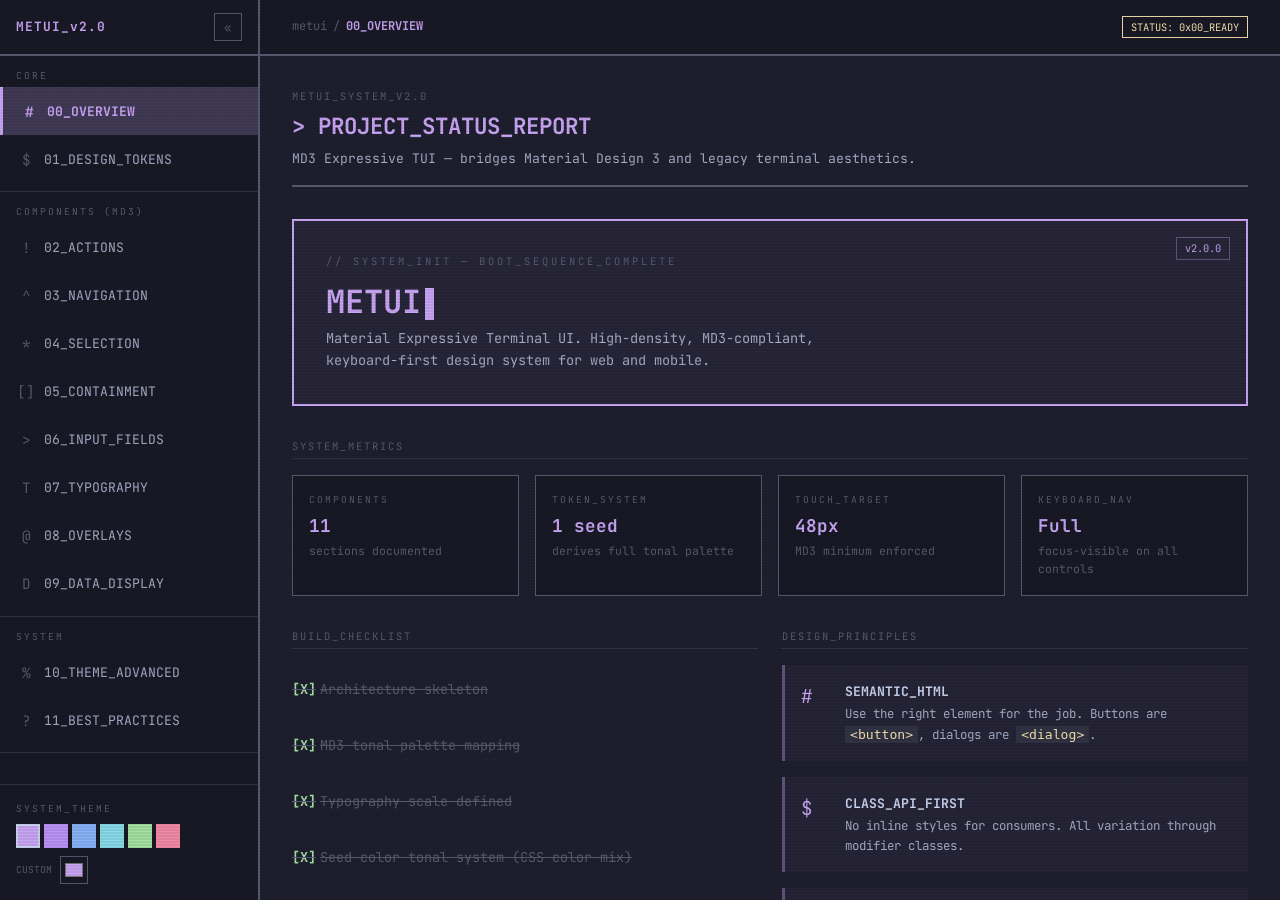
==== commit 802627ed: "Update index.html" ====
--- a/index.html
+++ b/index.html
@@ -586,4 +586,4 @@
   }
 </script>
 </body>
-</html>+</html>
